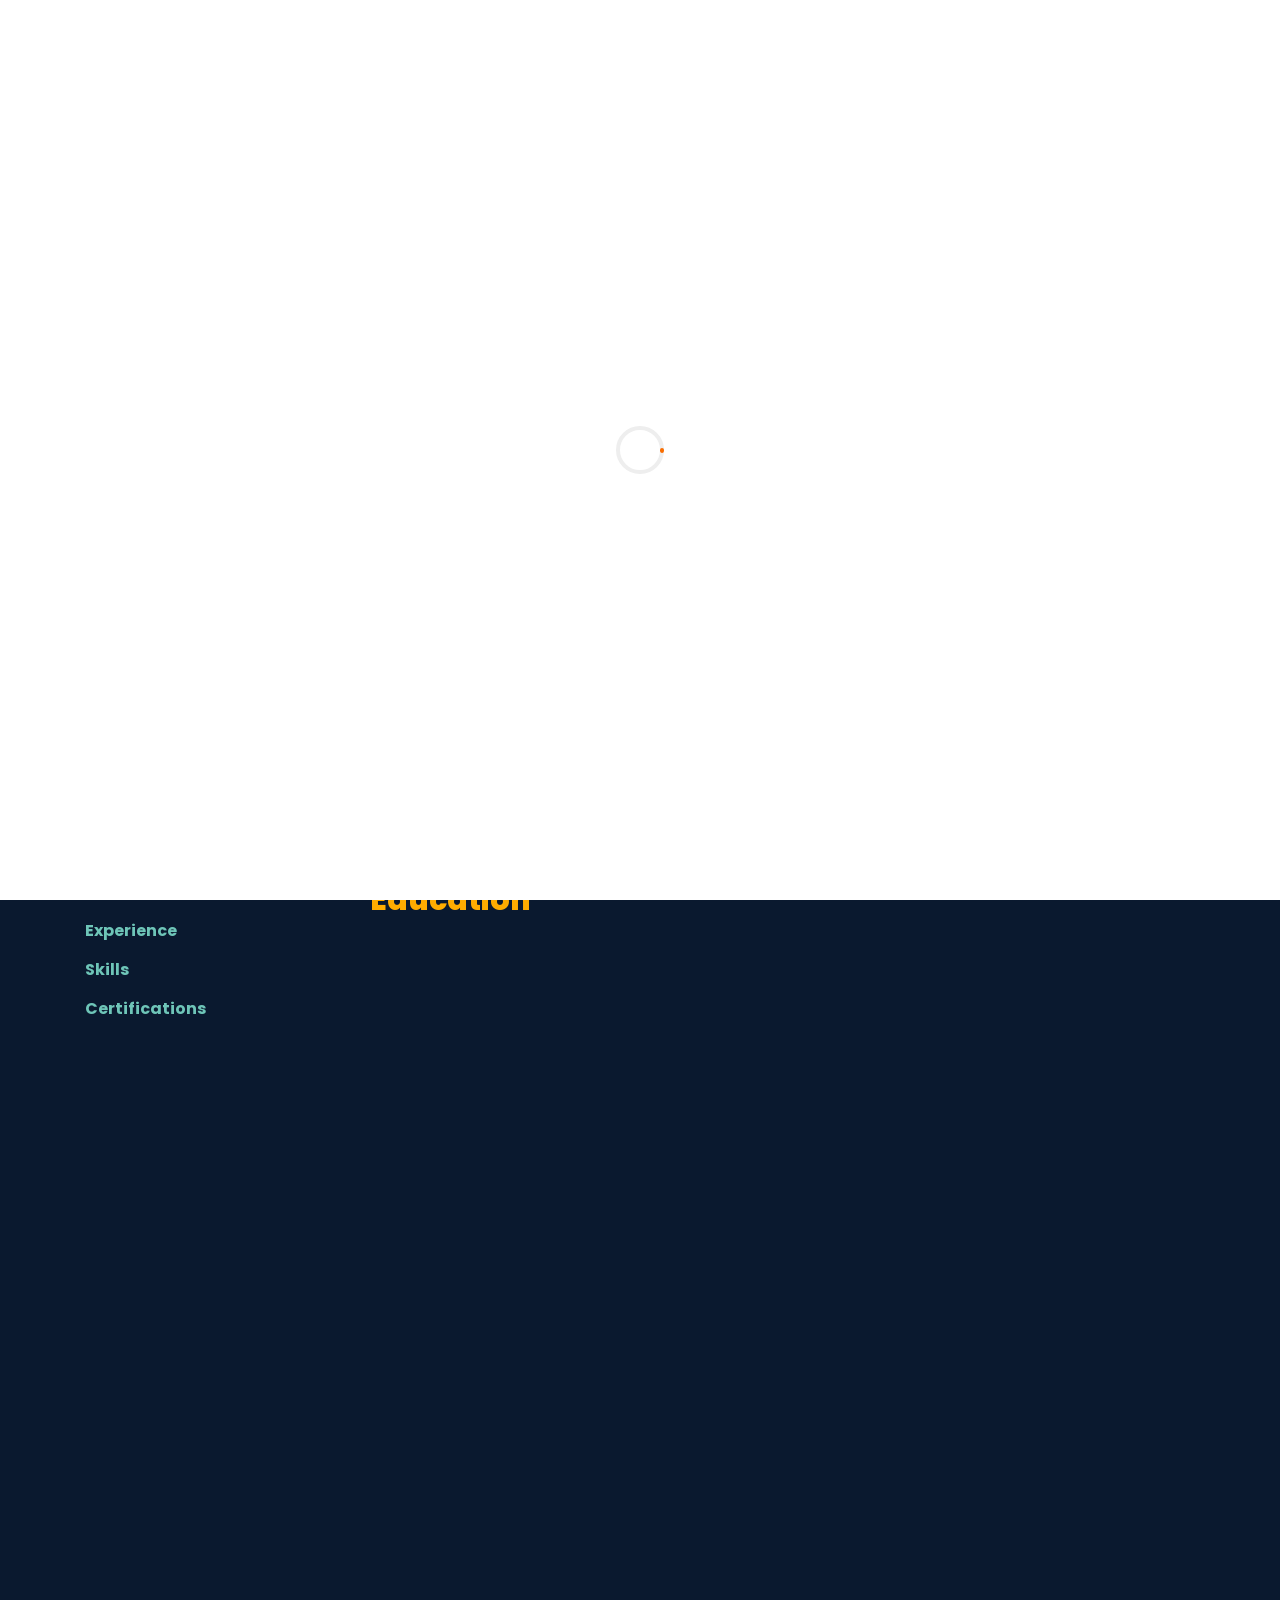
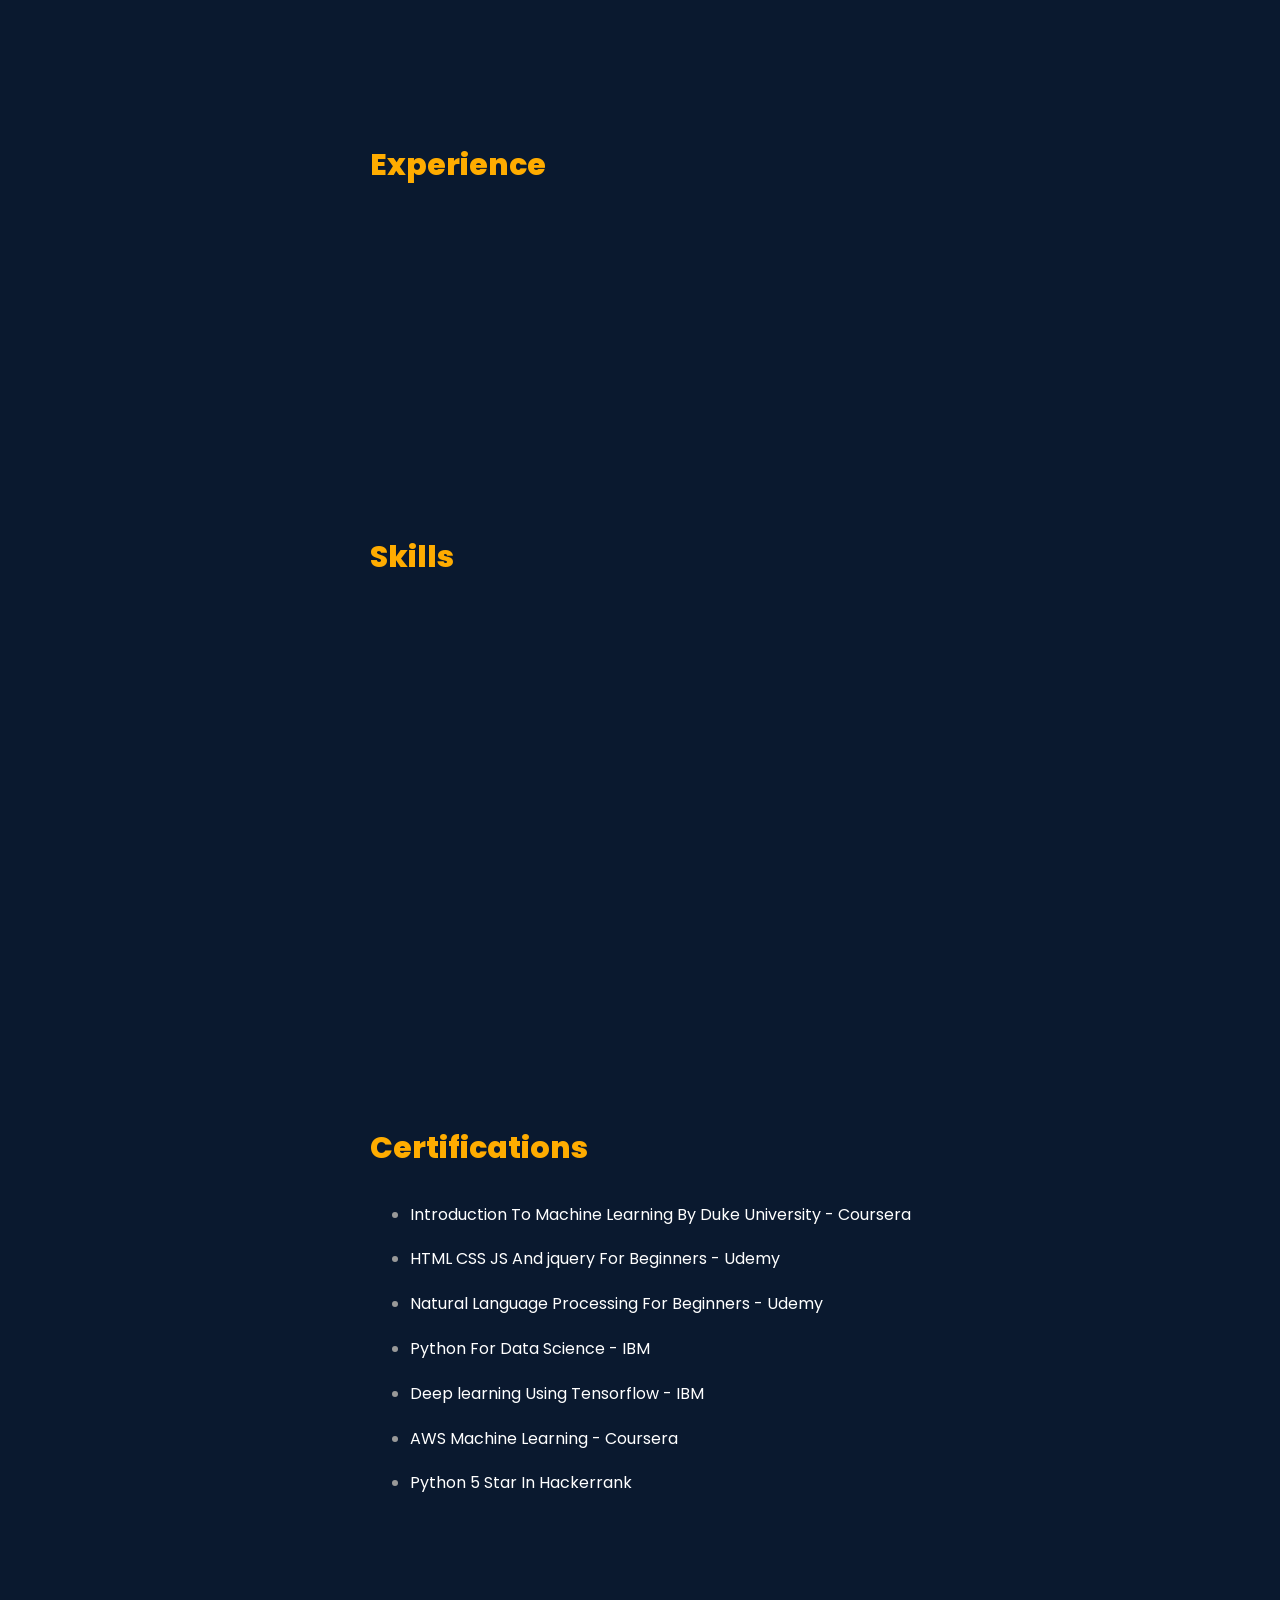
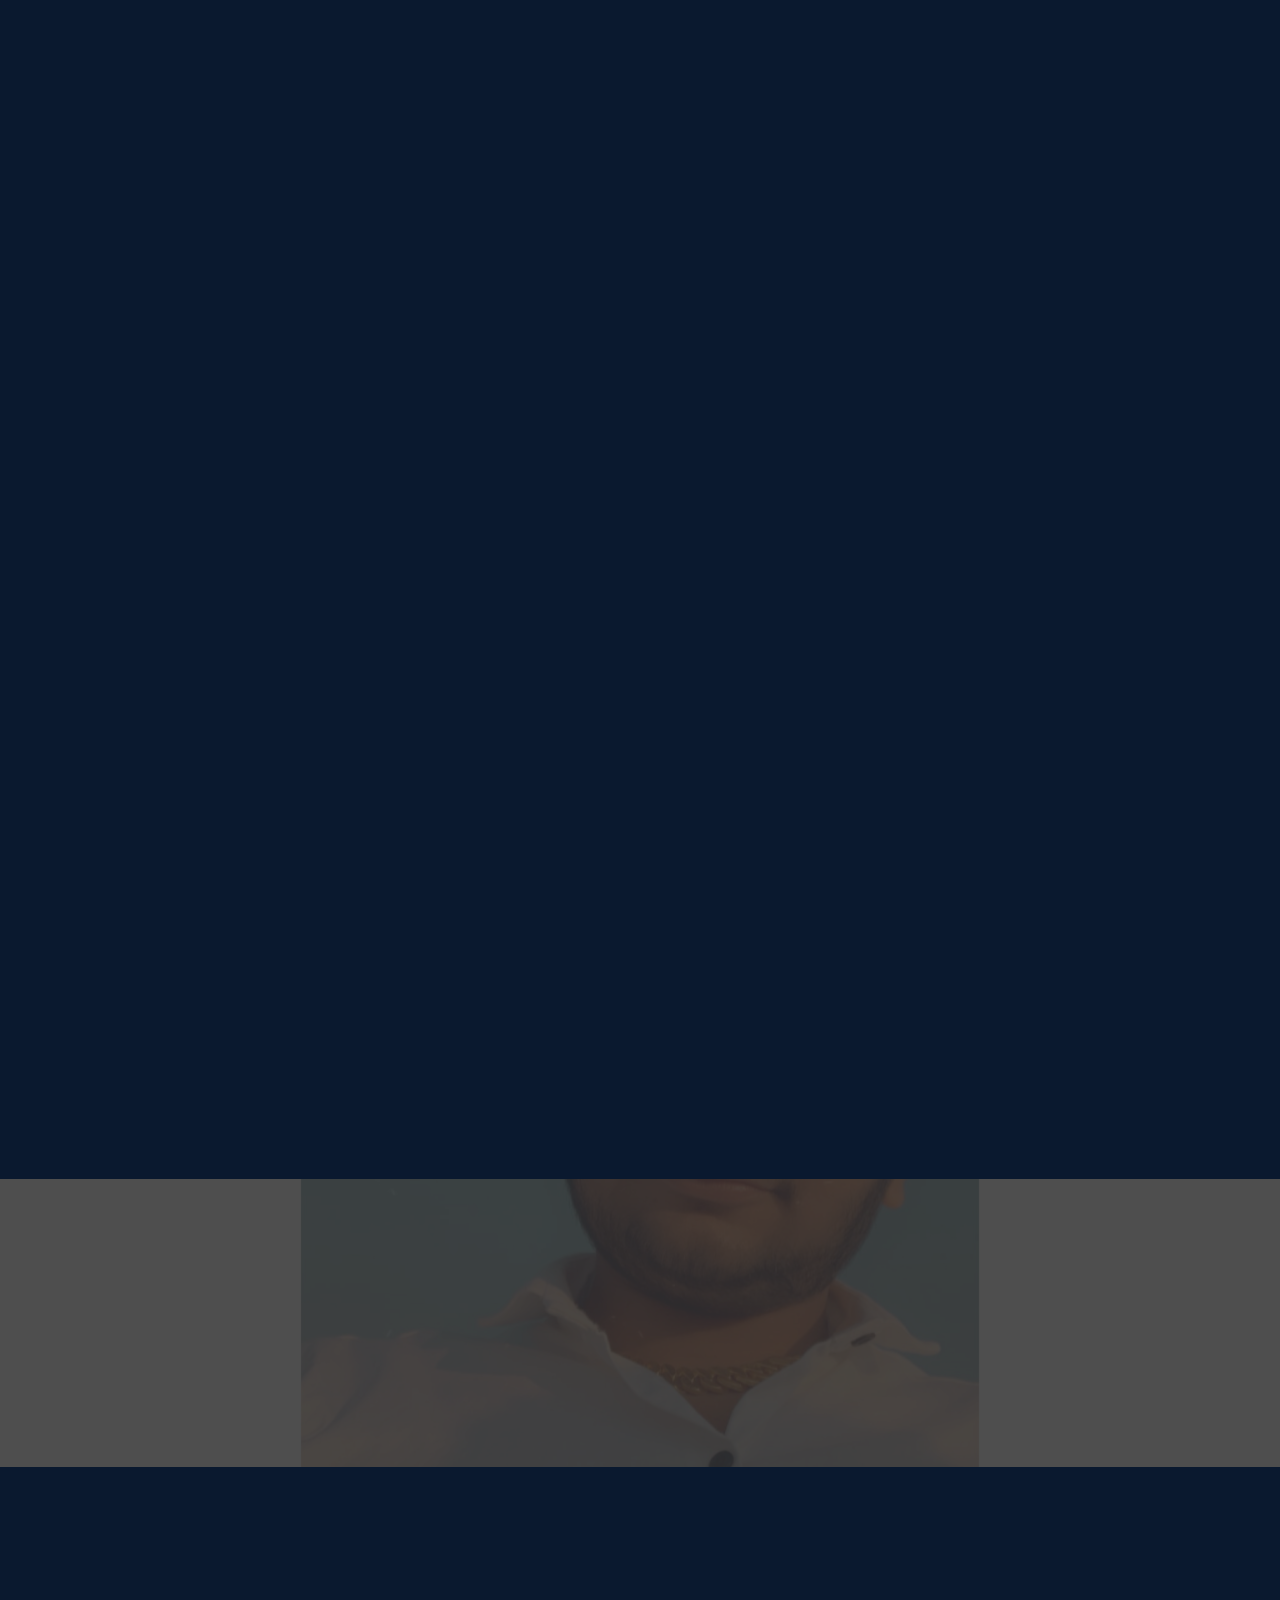
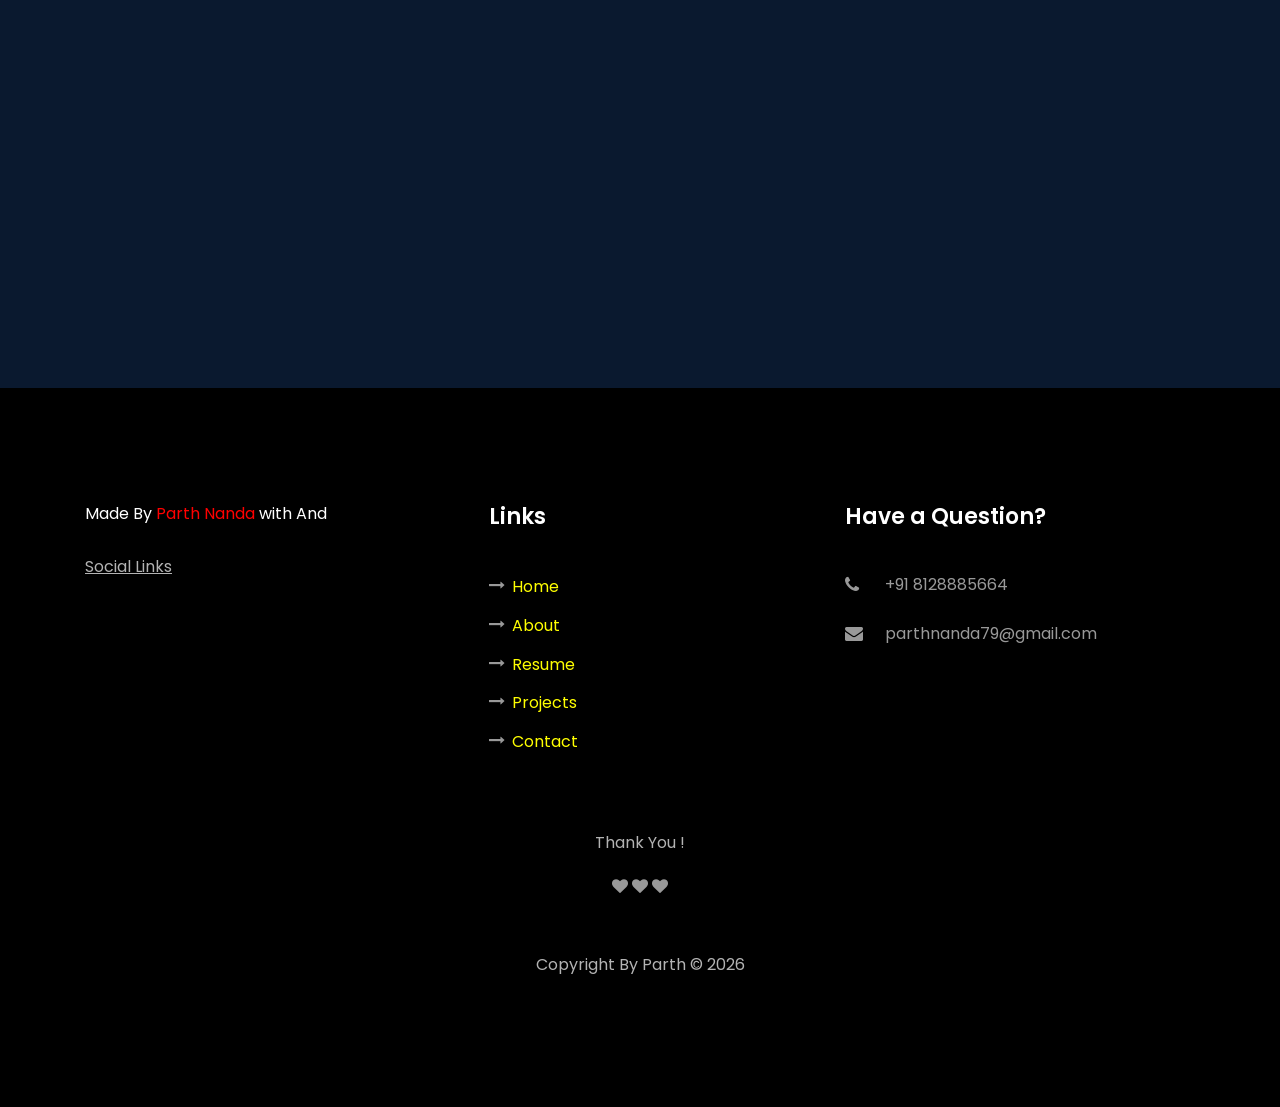
==== index.html @ 15579daf "Add files via upload" ====
<!DOCTYPE html>
<html lang="en">

<head>
	<title>Parth | Portfolio </title>
	<meta charset="utf-8">
	<meta name="viewport" content="width=device-width, initial-scale=1, shrink-to-fit=no">

	
	<meta property="og:title" content="Parth Nanda" />
	<meta property="og:description" content="Personal Site" />

	<link href="https://fonts.googleapis.com/css?family=Poppins:100,200,300,400,500,600,700,800,900" rel="stylesheet">
	<link rel="stylesheet" href="css/animate.css">
	<link rel="icon" href="images/IMG_3301.JPG">
	<script src="https://kit.fontawesome.com/a076d05399.js"></script>
	<link rel="stylesheet" href="css/owl.carousel.min.css">
	<link rel="stylesheet" href="css/owl.theme.default.min.css">
	<link rel="stylesheet" href="css/magnific-popup.css">
	<link rel="stylesheet" href="css/aos.css">
	<link rel="stylesheet" href="css/flaticon.css">
	<link rel="stylesheet" href="css/icomoon.css">
	<link rel="stylesheet" href="css/style.css">
</head>

<body data-spy="scroll" data-target=".site-navbar-target" data-offset="300">


	<nav class="navbar navbar-expand-lg navbar-dark bg-dark ftco_navbar ftco-navbar-light site-navbar-target"
		id="ftco-navbar">
		<div class="container">
			<a class="navbar-brand" href="index.html">Parth Nanda</a>
			<button class="navbar-toggler js-fh5co-nav-toggle fh5co-nav-toggle" type="button" data-toggle="collapse"
				data-target="#ftco-nav" aria-controls="ftco-nav" aria-expanded="false" aria-label="Toggle navigation">
				<span class="oi oi-menu"></span> Menu
			</button>

			<div class="collapse navbar-collapse" id="ftco-nav">
				<ul class="navbar-nav nav ml-auto">
					<li class="nav-item"><a href="#home-section" class="nav-link"><span>Home</span></a></li>
					<li class="nav-item"><a href="#about-section" class="nav-link"><span>About</span></a></li>
					<li class="nav-item"><a href="#resume-section" class="nav-link"><span>Resume</span></a></li>
					<li class="nav-item"><a href="#project-section" class="nav-link"><span>Projects</span></a></li>
					<li class="nav-item"><a href="#contact-section" class="nav-link"><span>Contact</span></a></li>
				</ul>
			</div>
		</div>
	</nav>


	<!-- particles -->
	<div id="particles-js"></div>

	<section class="hero-wrap js-fullheight">
		<!--       <div class="overlay"></div> -->
		<div class="container">
			<div class="row no-gutters slider-text js-fullheight justify-content-center align-items-center">
				<div class="col-lg-8 col-md-6 ftco-animate d-flex align-items-center">
					<div class="text text-center">
						<span class="subheading">Hey! I am</span>
						<h1>Parth Nanda</h1>
						<h2>I like
							<span class="txt-rotate" data-period="1000"
								data-rotate='[ "Coding.", "Pubg Mobile", "Problem Solving.", "Mobile Games.", "travelling."]'></span>
						</h2>
					</div>
				</div>
			</div>
			<div class="scrollDown">
				<span></span>
				<span></span>
				<span></span>
			</div>
		</div>
		</div>
		</button>
		
		<div class="glyphicon glyphicon-arrow-down"></div>
	</section>

	<section class="ftco-about img ftco-section ftco-no-pt ftco-no-pb" id="about-section">
		<div class="container">
			<div class="row d-flex no-gutters">
				<div class="col-md-6 col-lg-6 d-flex">
					<div class="img-about img d-flex align-items-stretch">
						<div class="overlay"></div>
						<div class="img d-flex align-self-stretch align-items-center"
							style="background-image:url(images/Parth99.JPG);">
						</div>
					</div>
				</div>
				
				<div class="col-md-6 col-lg-6 pl-md-5 py-5">
					<div class="row justify-content-start pb-3">
						<div class="col-md-12 heading-section ftco-animate">
							<h2 class="mb-4">About Me</h2>
							<p>I love to explore new technologies and leverage them to solve real-life problems. I mainly work with python,Machine learning and Deep learning.</p>
							<ul class="about-info mt-4 px-md-0 px-2">
								<li class="d-flex"><span>Name:</span><span>Parth Kishorbhai Nanda</span></li>
								<li class="d-flex"><span>Email:</span><span style="font-size: 16px">parthnanda79@gmail.com</span></li>
								<li class="d-flex"><span>Phone:</span><span>+91 8128885664</span></li>
								<li class="d-flex"><span>Country:</span> <span>India</span></li>
								<li class="d-flex"><span>state:-</span><span>Gujarat</span></li>
							</ul>
						</div>
					</div>
					<div class="counter-wrap ftco-animate d-flex mt-md-3">
						<div class="text">
							<p><a href="resume/Parth_nanda.pdf" target="_blank" class="btn btn-primary py-3 px-3">Resume</a></p>
						</div>
					</div>
				</div>
			</div>
		</div>
	</section>

	<section class="ftco-section ftco-no-pb goto-here" id="resume-section">
		<div class="container">
			<div class="row">
				<div class="col-md-3">
					<nav id="navi">
						<ul>
							<li><a href="#page-1">Education</a></li>
							<li><a href="#page-2">Experience</a></li>
							<li><a href="#page-3">Skills</a></li>
							<li><a href="#page-4">Certifications</a></li>
						</ul>
					</nav>
				</div>
				<div class="col-md-9">
					<div id="page-1" class="page one">
						<h2 class="heading">Education</h2>
						<div class="resume-wrap d-flex ftco-animate">
							<div class="icon d-flex align-items-center justify-content-center">
								<span class="flaticon-graduation-cap"></span>
							</div>
							<div class="text pl-3">
								<h2>HJD Institute Of Technical Education & Research</h2>
								<span class="position">Bachelor of Engineering</span>
								<p><strong>Computer Science Engineering</strong></p>
								<p>Kera-Gujarat</p>
								<span class="date">2018-2022 (July)</span>
							</div>
						</div>
						<div class="resume-wrap d-flex ftco-animate">
							<div class="icon d-flex align-items-center justify-content-center">
								<span class="flaticon-book"></span>
							</div>
							<div class="text pl-3">
								<h2>Sheth K.R.K.V  School</h2>
								<span class="position">Higher Secondary</span>
								<p><strong>12th</strong></p>
								<p>Mandvi-Gujarat</p>
								<span class="date">2017-2018</span>
							</div>
						</div>
						<div class="resume-wrap d-flex ftco-animate">
							<div class="icon d-flex align-items-center justify-content-center">
								<span class="flaticon-book"></span>
							</div>
							<div class="text pl-3">
								<h2>Sheth R.K High School</h2>
								<span class="position">Secondary</span>
								<p><strong>10th</strong></p>
								<p>Mandvi-Gujarat</p>
								<span class="date">2015-2016</span>
							</div>
						</div>
					</div>

					<div id="page-2" class="page two">
						<h2 class="heading">Experience</h2>
						
						<div class="resume-wrap d-flex ftco-animate">
							<div class="icon d-flex align-items-center justify-content-center">
								<span class="flaticon-suitcase"></span>
							</div>
							<div class="text pl-3">
								<h2>The Spark Foundation</h2>
								<span class="position">Data Science And Business Analytics (Intern)</span>
								<p class="date">July 2021 - August 2021</p>
								<ul>
									<li>Design Machine Learning Models With Different Algorithms.</li>
									<li>Analysis Of Datesets For Business Problem.</li>
								</ul>
							</div>
						</div>
					</div>
					<div id="page-3" class="page three">
						<h2 class="heading">Skills</h2>
						<!-- Skill Section -->
						<div class="row mb-4 ftco-animate">
							<div class="col grow"><img class="img-fluid" src="images/skills/javascript.png"	title="JavaScript"></div>
							<div class="col grow"><img class="img-fluid" src="https://upload.wikimedia.org/wikipedia/commons/thumb/c/c3/Python-logo-notext.svg/2048px-Python-logo-notext.svg.png" title="python"></div>
							<div class="col grow"><img class="img-fluid" src="[data-uri]" title="jquery"></div>
							<div class="col grow"><img class="img-fluid" src="images/skills/html.png" title="HTML"></div>
							<div class="col grow"><img class="img-fluid" src="images/skills/css.png" title="CSS"></div>
							<div class="col grow"><img class="img-fluid" src="images/skills/bootstrap.png" title="Bootstrap"></div>
						</div>
						<div class="row mb-4 ftco-animate">
							<div class="col grow"><img class="img-fluid" src="[data-uri]" title="visual studio code"></div>
							<div class="col grow"><img class="img-fluid" src="[data-uri]" title="jupyter notebook"></div>
							<div class="col grow"><img class="img-fluid" src="https://banner2.cleanpng.com/20180809/hvf/kisspng-flask-by-example-web-framework-python-bottle-sebastian-estenssoro-5b6c0aa33b3b57.9170119715338072672426.jpg" title="flask"></div>
							<div class="col grow"><img class="img-fluid" src="https://www.drupal.org/files/issues/2019-12-27/heroku_logo.png" title="heroku"></div>
							<div class="col grow"><img class="img-fluid" src="[data-uri]" title="Django"></div>
							<div class="col grow"><img class="img-fluid" src="[data-uri]" title="Github"></div>
						</div>
						<div class="row mb-4 ftco-animate">
							<div class="col grow"><img class="img-fluid" src="[data-uri]" title="Numpy"></div>
							<div class="col grow"><img class="img-fluid" src="https://e7.pngegg.com/pngimages/665/534/png-clipart-scipy-numpy-python-scikit-learn-pip-others-miscellaneous-blue.png" title="Scipy"></div>
							<div class="col grow"><img class="img-fluid" src="https://e7.pngegg.com/pngimages/665/534/png-clipart-scipy-numpy-python-scikit-learn-pip-others-miscellaneous-blue.png" title="Pandas"></div>
							<div class="col grow"><img class="img-fluid" src="[data-uri]" title="open-cv"></div>
							<div class="col grow"><img class="img-fluid" src="[data-uri]" title="scikit-learn"></div>
							<div class="col grow"><img class="img-fluid" src="images/skills/java.png" title="Java"></div>
						</div>


					</div>
					<div id="page-4" class="page four">
						<h2 class="heading">Certifications</h2>
						<ul>
						<li><p> Introduction To Machine Learning By Duke University - Coursera</p></li>	
						<li><p> HTML CSS JS And jquery For Beginners - Udemy</p></li>
						<li><p> Natural Language Processing For Beginners - Udemy</p></li>
						<li><p> Python For Data Science - IBM</p></li>
						<li><p> Deep learning Using Tensorflow - IBM </p></li>
						<li><P> AWS Machine Learning - Coursera</P></li>
						<li><p> Python 5 Star In Hackerrank</p></li>
						</ul>
					</div>
				</div>
			</div>
		</div>
	</section>

	<section class="ftco-section" id="project-section">
		<div class="container-fluid px-md-5">
			<div class="row justify-content-center py-5 mt-5">
				<div class="col-md-12 heading-section text-center ftco-animate">
					<h2 class="mb-4">Projects</h2>
				</div>
			</div>
			<div class="row">
				<div class="col-md-4 text-center d-flex ftco-animate">
					<a href="https://parthnanda7.github.io/portfolio/" target="_blank" class="services-1 shadow">
						<span class="icon">
							<i class="icon-user"></i>
						</span>
						<div class="desc">
							<h3 class="mb-4">Portfolio Website</h3>
							<p><strong>HTML • CSS • JS • Jquery</strong></p>
							<p>My First Coding Experience In Web development.</p>
						</div>
					</a>
				</div>
				<div class="col-md-4 text-center d-flex mx-auto ftco-animate">
					<a href="https://parth-movie-recommendation.herokuapp.com/" target="_blank" class="services-1 shadow">
						<span class="icon">
							<i class="icon-file-movie-o"></i>
						</span>
						<div class="desc">
							<h3 class="mb-4">Parth Movie Recommendation</h3>
							<p><strong>python • Machine Learning • Flask</strong></p>
							<p>This Application Provides All The Details Of The Requested Movie Such As Overview, Genre, Release Date, Rating, Top Cast, Reviews, Recommend Movies etc...</p>
						</div>
					</a>
				</div>
				<div class="col-md-4 text-center d-flex mx-auto ftco-animate">
					<a href="https://github.com/parthnanda7/instagram_gesture-likeAndDislike_chromeExtension " target="_blank" class="services-1 shadow">
						<span class="icon">
							<i class="icon-gesture"></i>
						</span>
						<div class="desc">
							<h3 class="mb-4">Instagram Gestures For Like And Dislike </h3>
							<p><strong>JavaScript</strong></p>
							<p>A Chrome Extension For Like And Dislike Posts Of Instagram Using Gestures.</p>
						</div>
					</a>
				</div>
			</div>
			<div class="row">
				<div class="col-md-4 text-center d-flex mx-auto ftco-animate">
					<a href="https://spam-detection-by-parth.herokuapp.com/" target="_blank"
						class="services-1 shadow">
						<span class="icon">
							<i class="icon-mail_outline"></i>
						</span>
						<div class="desc">
							<h3 class="mb-4">Spam Prediction</h3>
							<p><strong>Python • NLP • Flask</strong></p>
							<p>Prediction For Mail Is Spam Or Not Spam.</p>
						</div>
					</a>
				</div>
				<div class="col-md-4 text-center d-flex ftco-animate">
					<a href="https://parthnanda7.github.io/weatherApp/" target="_blank"
						class="services-1 shadow">
						<span class="icon">
							<i class="icon-cloud"></i>
						</span>
						<div class="desc">
							<h3 class="mb-4">Weather Web App</h3>
							<p><strong>HTML • CSS • JS • WebApi's</strong></p>
							<p>This Web App Provides All The Deatils About Requested Locations Such As Temperature , Cloudy OR not , Humidity, Wind speed.</p>
						</div>
					</a>
				</div>
				<div class="col-md-4 text-center d-flex ftco-animate">
					<a href="https://prediction-byparth.herokuapp.com/" target="_blank"
						class="services-1 shadow">
						<span class="icon">
							<i class="icon-futbol-o"></i>
						</span>
						<div class="desc">
							<h3 class="mb-4">Ipl Score Prediction</h3>
							<p><strong>python • Machine Learning • Flask</strong></p>
							<p>Predict The IPl Score Using Features Like Overs, Runs And Wickets. 
							</p>
						</div>
					</a>
				</div>
			</div>
		</div>
		</div>
	</section>



	<section class="ftco-section ftco-hireme img" style="background-image: url(images/IMG_3301.JPG)">
		<div class="overlay"></div>
		<div class="container">
			<div class="row justify-content-center">
				<div class="col-md-7 ftco-animate text-center">
					<h2>I'm <span>Available</span> for Hire</h2>
					<p class="mt-3 mb-0">
						<a id="fiverr" href="https://www.linkedin.com/in/parth-nanda-890545200/" target="_blank"
							class="btn btn-primary py-3 px-5">LinkedIn</a>
					</p>
				</div>
			</div>
		</div>
	</section>

	<section class="ftco-section contact-section ftco-no-pb" id="contact-section">
		<div class="container">
			<div class="row justify-content-center mb-4 pb-3">
				<div class="col-md-7 heading-section text-center ftco-animate">
					<h2 class="mb-4">Contact</h2>
				</div>
			</div>

			<div class="row d-flex justify-content-center contact-info mb-5">
				<div class="col-md-6 col-lg-3 d-flex ftco-animate">
					<div class="align-self-stretch box text-center p-4 shadow">
						<div class="icon d-flex align-items-center justify-content-center">
							<span class="icon-phone2"></span>
						</div>
						<div>
							<h3 class="mb-4">Contact Number</h3>
							<p><a>+91 8128885664</a></p>
						</div>
					</div>
				</div>
				<div class="col-md-6 col-lg-4 d-flex ftco-animate">
					<div class="align-self-stretch box text-center p-4 shadow">
						<div class="icon d-flex align-items-center justify-content-center">
							<span class="icon-paper-plane"></span>
						</div>
						<div>
							<h3 class="mb-4">Email Address</h3>
							<p><a href="mailto:parthnanda79@gmail.com">parthnanda79@gmail.com</a></p>
						</div>
					</div>
				</div>
				<div class="col-md-6 col-lg-3 d-flex ftco-animate">
					<div class="align-self-stretch box text-center p-4 shadow">
						<div class="icon d-flex align-items-center justify-content-center">
							<span class="icon-globe"></span>
						</div>
						<div>
							<h3 class="mb-4">Another Website</h3>
							<p><a href="https://parthnanda7.github.io/portfolio/">Parth Nanda</a></p>
						</div>
					</div>
				</div>
			</div>

			<div class="row no-gutters block-9">
				<div class="col-md-6 order-md-last d-flex">
				
				</div>

				<div class="col-md-6 d-flex">
					<div class="img" style="background-image: url(images/Parth99.JPG);"></div>
				</div>
			</div>
		</div>
	</section>


	<footer class="ftco-footer ftco-section">
		<div class="container">
			<div class="row mb-5">
				<div class="col-md">
					<div class="ftco-footer-widget mb-4">
					
						<a style="color: white;">Made By</a> 
						<a class="sp" style="color: red;" href="https://instagram.com/parth____99?"><span> Parth Nanda </span></a
						  >
						  <a style="color: white;">with</a> </i> <i class="fas fa-heart" style="color: red;"></i> <a style="color: white;">And</a>  <i class="fas fa-mug-hot" style="color: antiquewhite;"></i> 
						
						<p class="mt-4"><u>Social Links</u></p>
						<ul class="ftco-footer-social list-unstyled float-md-left float-lft">
							<li class="ftco-animate"><a href="https://github.com/parthnanda7" target="_blank"><span
										class="icon-github"></span></a></li>
							<li class="ftco-animate"><a href="http://linkedin.com/in/parth-nanda-890545200"
									target="_blank"><span class="icon-linkedin-square"></span></a></li>
							<li class="ftco-animate"><a href="https://twitter.com/parthnanda3?s=11"
									target="_blank"><span class="icon-twitter"></span></a></li>
							<li class="ftco-animate"><a href="https://instagram.com/parth____99?" target="_blank"><span
										class="icon-instagram"></span></a></li>
							<li class="ftco-animate"><a href="https://youtube.com/channel/UCsfYekEZiZkoTZze0grRCPg" target="_blank"><span
										class="icon-youtube"></span></a></li>
						</ul>
					</div>
				</div>
				<div class="col-md">
					<div class="ftco-footer-widget mb-4 ml-md-4">
						<h2 class="ftco-heading-2">Links</h2>
						<ul class="list-unstyled">
							<li><a href="#home-section"><span class="icon-long-arrow-right mr-2"></span>Home</a></li>
							<li><a href="#about-section"><span class="icon-long-arrow-right mr-2"></span>About</a></li>
							<li><a href="#resume-section"><span class="icon-long-arrow-right mr-2"></span>Resume</a>
							</li>
							<li><a href="#project-section"><span class="icon-long-arrow-right mr-2"></span>Projects</a>
							</li>
							<li><a href="#contact-section"><span class="icon-long-arrow-right mr-2"></span>Contact</a>
							</li>
						</ul>
					</div>
				</div>

				<div class="col-md">
					<div class="ftco-footer-widget mb-4">
						<h2 class="ftco-heading-2">Have a Question?</h2>
						<div class="block-23 mb-3">
							<ul>
								<li><a><span class="icon icon-phone"></span><span class="text">+91 8128885664
											</span></a></li>
								<li><a href="mailto:parthnanda79@gmail.com"><span
											class="icon icon-envelope"></span><span
											class="text">parthnanda79@gmail.com</span></a></li>
							</ul>
						</div>
					</div>
				</div>
			</div>
			<div class="row">
				<div class="col-md-12 text-center">
					<p>Thank You !</p>
					<i class="icon-heart color-danger" aria-hidden="true"></i>
					<i class="icon-heart color-danger" aria-hidden="true"></i>
					<i class="icon-heart color-danger" aria-hidden="true"></i>
					<p class="mt-5">Copyright By Parth &copy;
						<script>document.write(new Date().getFullYear());</script>
					</p>
				</div>
			</div>
		</div>
	</footer>



	<!-- loader -->
	<div id="ftco-loader" class="show fullscreen"><svg class="circular" width="48px" height="48px">
			<circle class="path-bg" cx="24" cy="24" r="22" fill="none" stroke-width="4" stroke="#eeeeee" />
			<circle class="path" cx="24" cy="24" r="22" fill="none" stroke-width="4" stroke-miterlimit="10"
				stroke="#F96D00" />
		</svg></div>


	<script src="js/jquery.min.js"></script>
	<script src="js/jquery-migrate-3.0.1.min.js"></script>
	<script src="js/bootstrap.min.js"></script>
	<script src="js/jquery.waypoints.min.js"></script>
	<script src="js/jquery.stellar.min.js"></script>
	<script src="js/owl.carousel.min.js"></script>
	<script src="js/jquery.magnific-popup.min.js"></script>
	<script src="js/aos.js"></script>
	<script src="js/jquery.animateNumber.min.js"></script>
	<script src="js/scrollax.min.js"></script>
	<script src="js/particles.min.js"></script>
	<script src="js/app.js"></script>
	<script src="js/main.js"></script>

</body>

</html>
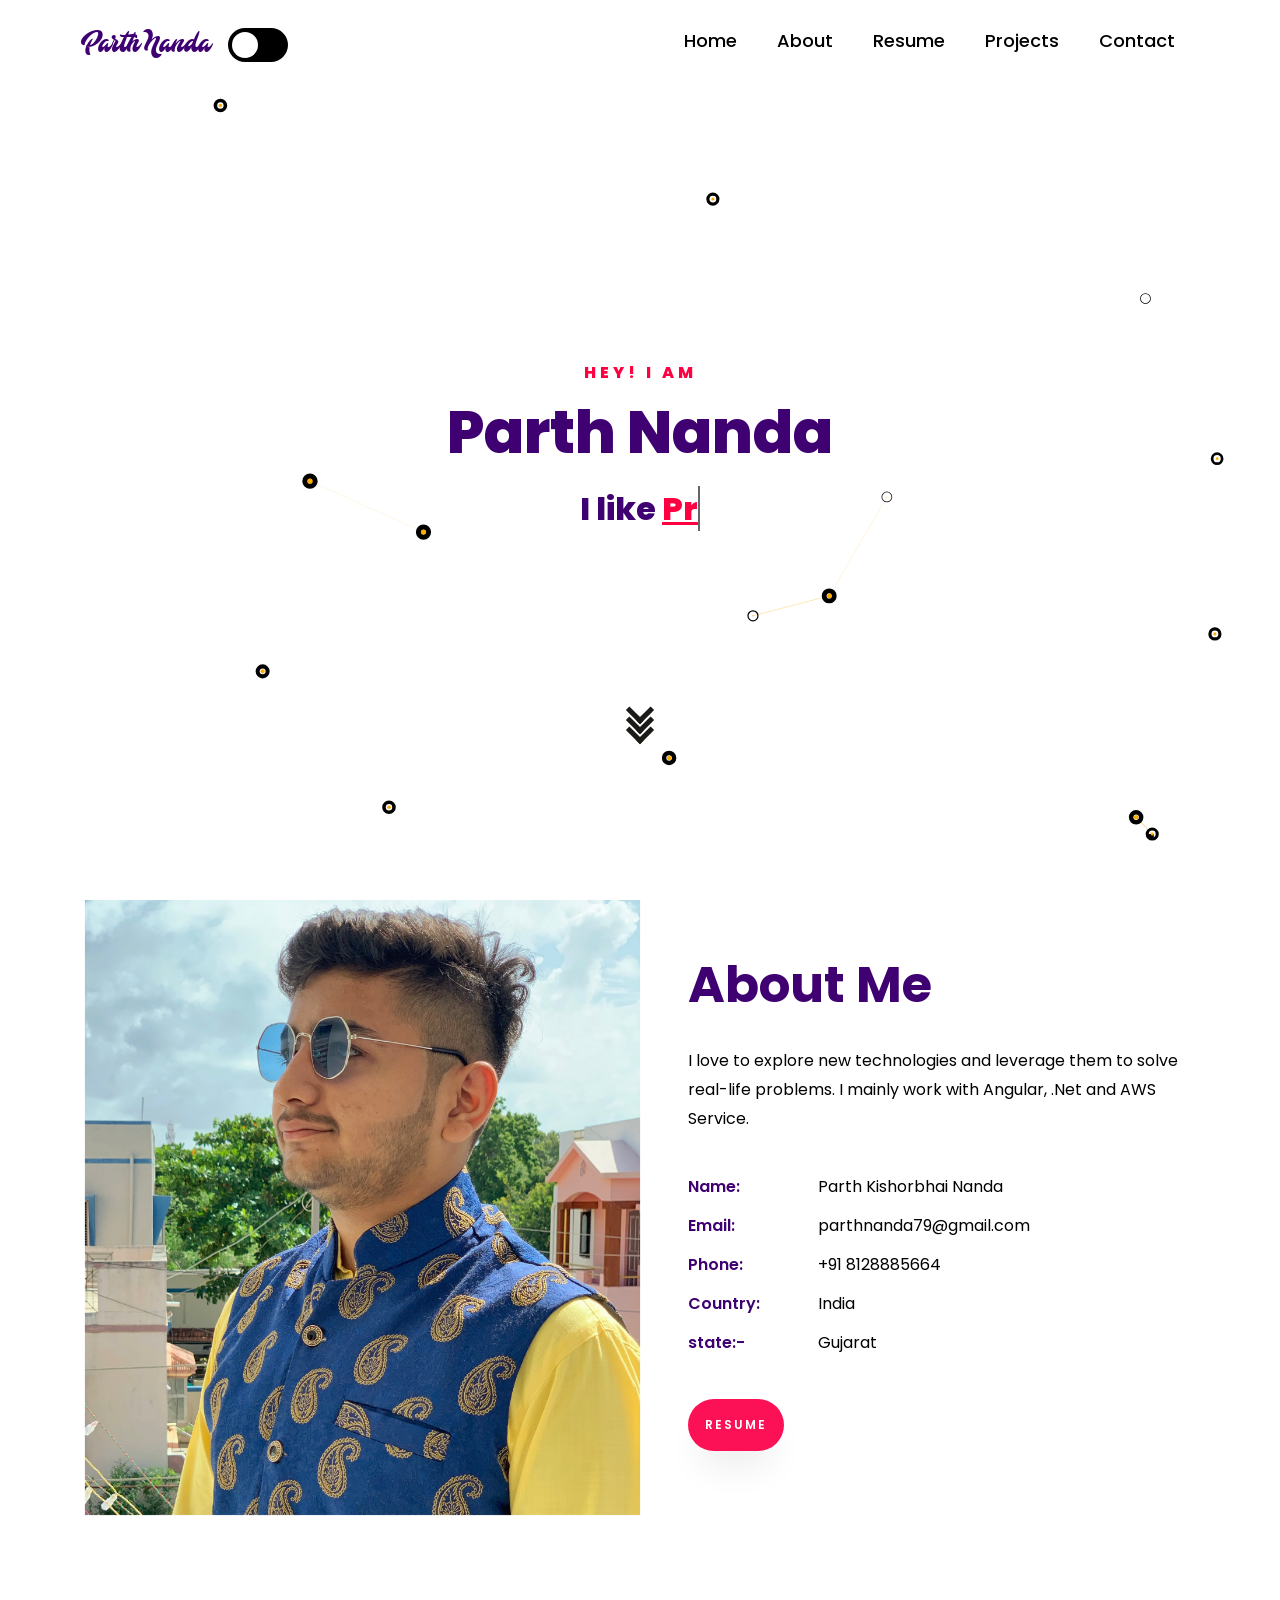
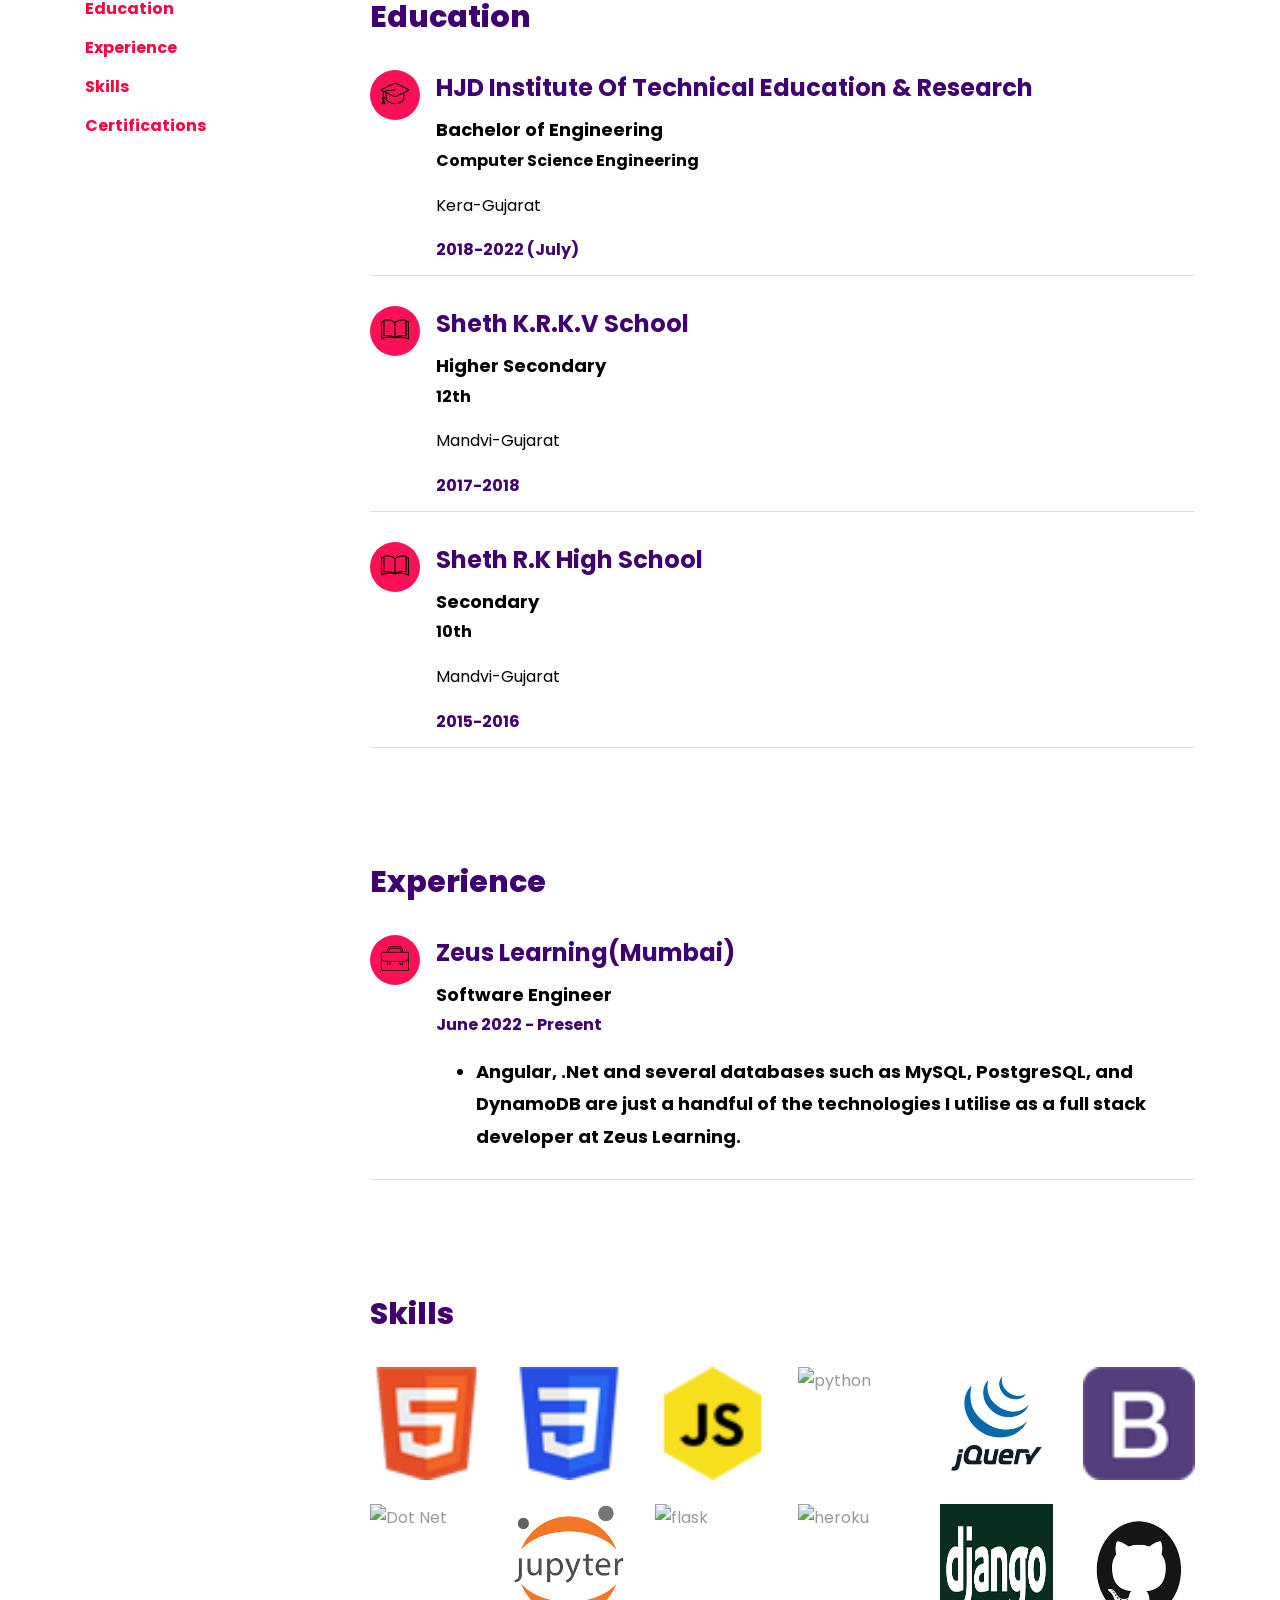
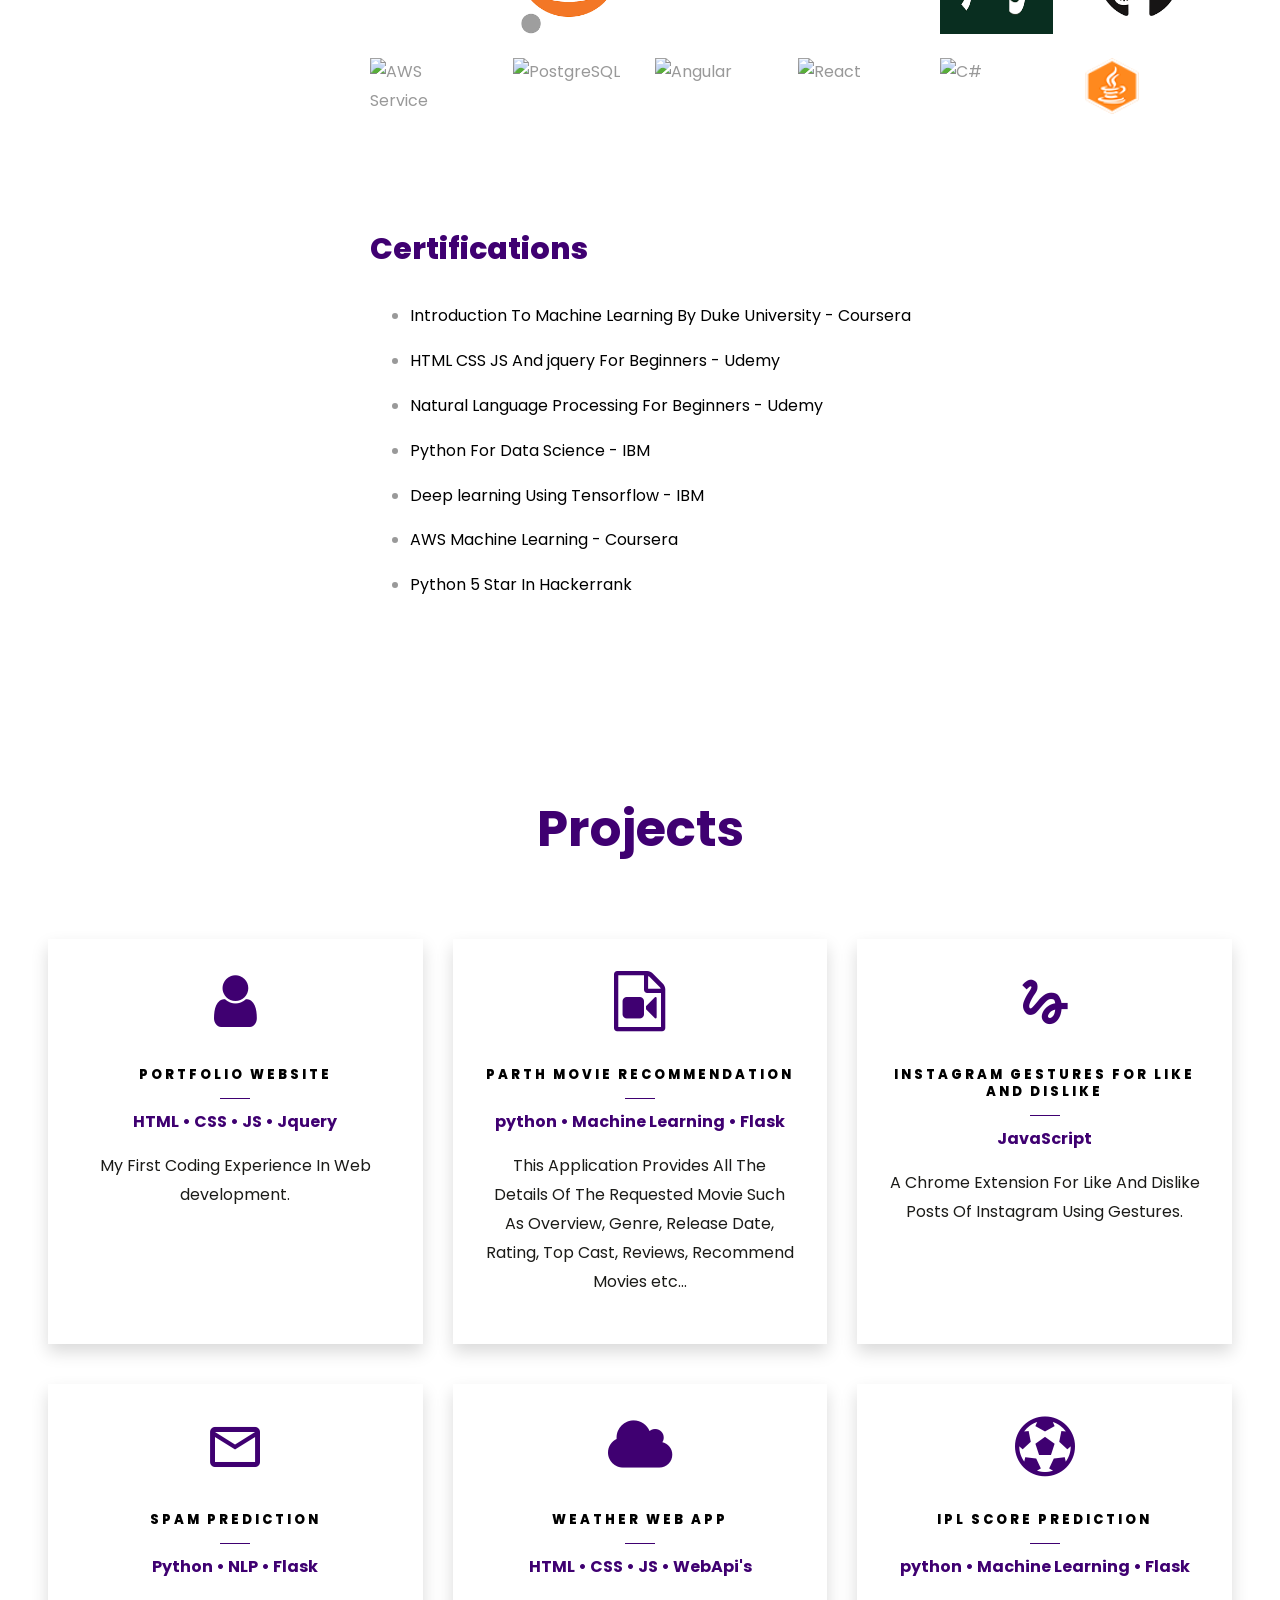
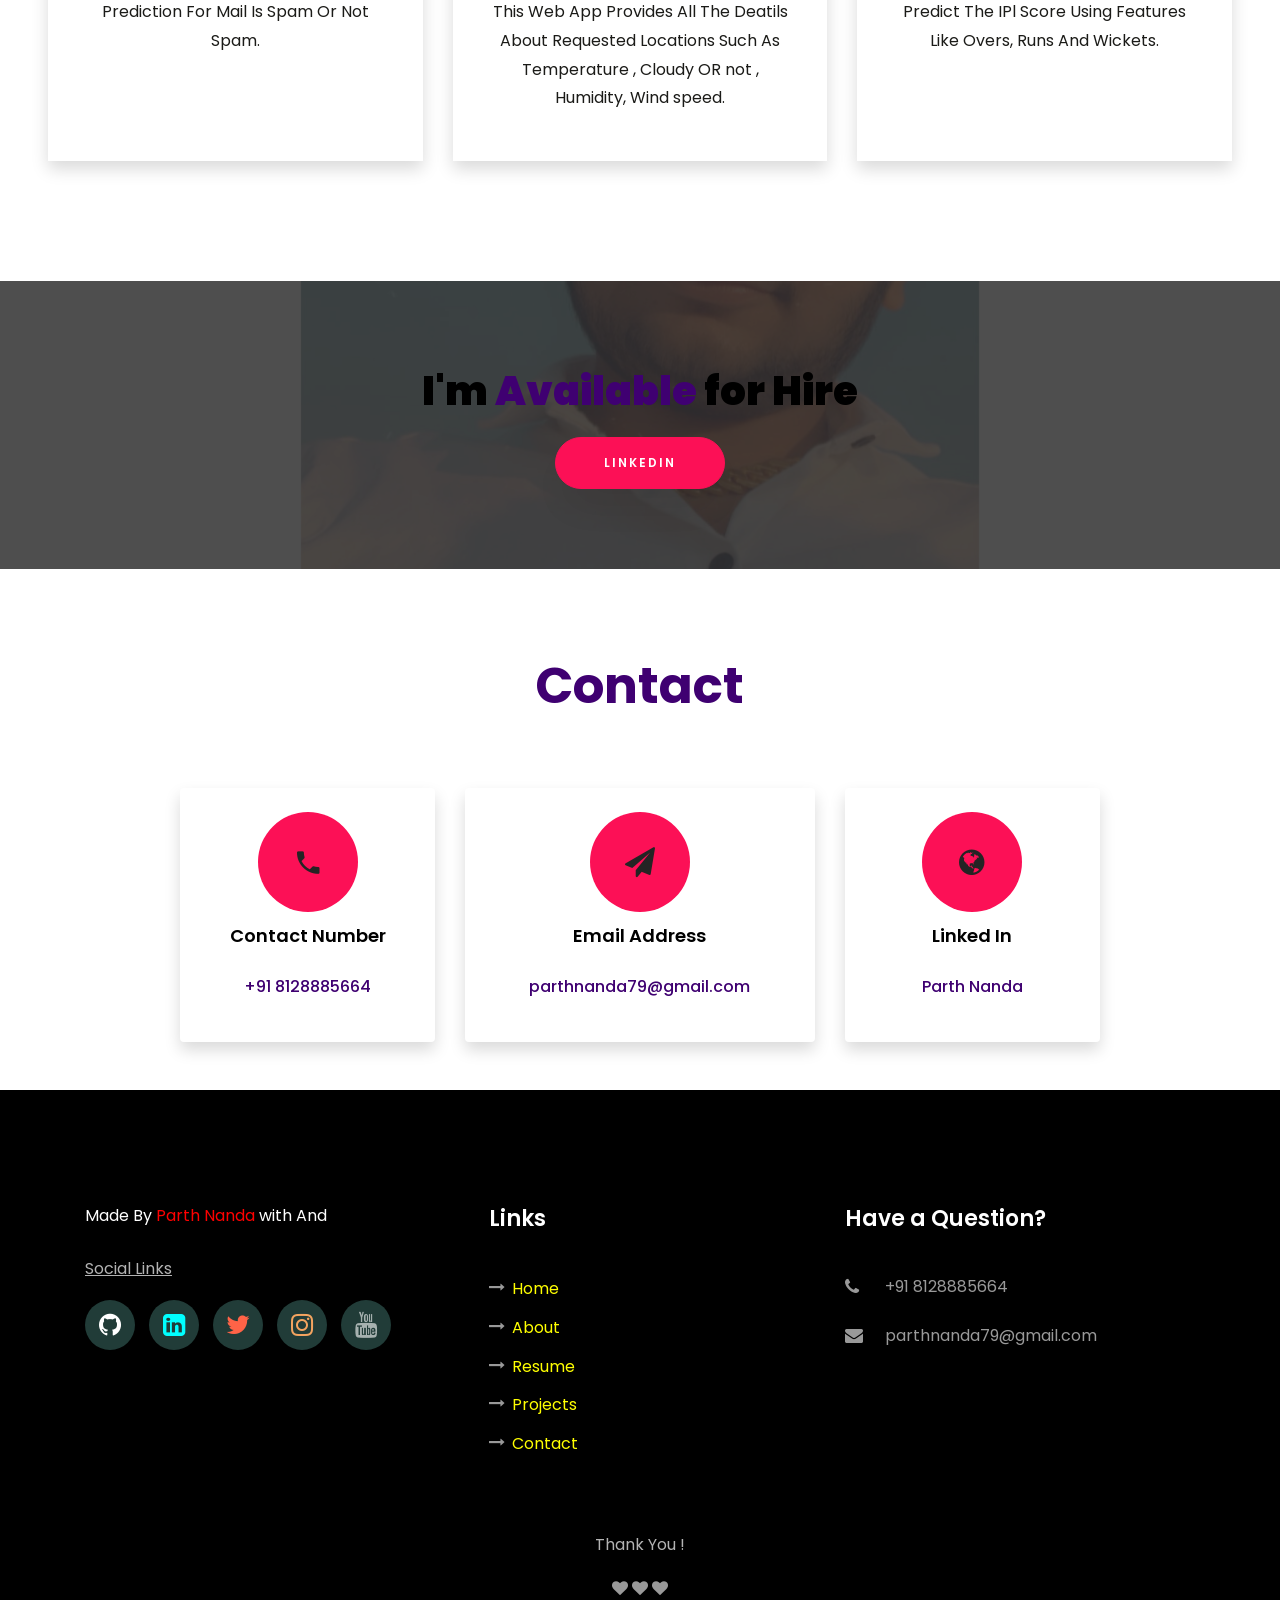
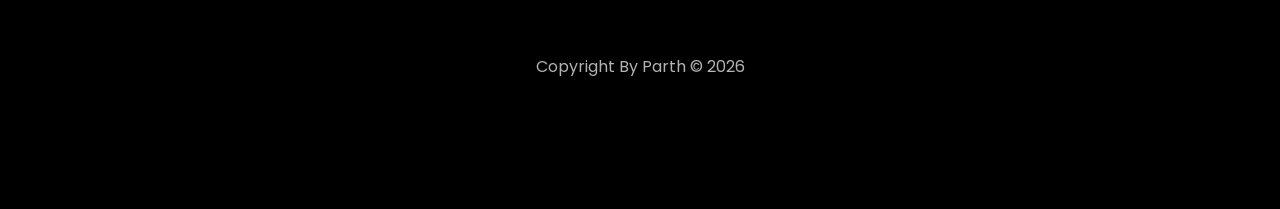
==== commit 53acfe6c: "Add files via upload" ====
--- a/index.html
+++ b/index.html
@@ -1,498 +1,560 @@
-<!DOCTYPE html>
-<html lang="en">
-
-<head>
-	<title>Parth | Portfolio </title>
-	<meta charset="utf-8">
-	<meta name="viewport" content="width=device-width, initial-scale=1, shrink-to-fit=no">
-
-	
-	<meta property="og:title" content="Parth Nanda" />
-	<meta property="og:description" content="Personal Site" />
-
-	<link href="https://fonts.googleapis.com/css?family=Poppins:100,200,300,400,500,600,700,800,900" rel="stylesheet">
-	<link rel="stylesheet" href="css/animate.css">
-	<link rel="icon" href="images/IMG_3301.JPG">
-	<script src="https://kit.fontawesome.com/a076d05399.js"></script>
-	<link rel="stylesheet" href="css/owl.carousel.min.css">
-	<link rel="stylesheet" href="css/owl.theme.default.min.css">
-	<link rel="stylesheet" href="css/magnific-popup.css">
-	<link rel="stylesheet" href="css/aos.css">
-	<link rel="stylesheet" href="css/flaticon.css">
-	<link rel="stylesheet" href="css/icomoon.css">
-	<link rel="stylesheet" href="css/style.css">
-</head>
-
-<body data-spy="scroll" data-target=".site-navbar-target" data-offset="300">
-
-
-	<nav class="navbar navbar-expand-lg navbar-dark bg-dark ftco_navbar ftco-navbar-light site-navbar-target"
-		id="ftco-navbar">
-		<div class="container">
-			<a class="navbar-brand" href="index.html">Parth Nanda</a>
-			<button class="navbar-toggler js-fh5co-nav-toggle fh5co-nav-toggle" type="button" data-toggle="collapse"
-				data-target="#ftco-nav" aria-controls="ftco-nav" aria-expanded="false" aria-label="Toggle navigation">
-				<span class="oi oi-menu"></span> Menu
-			</button>
-
-			<div class="collapse navbar-collapse" id="ftco-nav">
-				<ul class="navbar-nav nav ml-auto">
-					<li class="nav-item"><a href="#home-section" class="nav-link"><span>Home</span></a></li>
-					<li class="nav-item"><a href="#about-section" class="nav-link"><span>About</span></a></li>
-					<li class="nav-item"><a href="#resume-section" class="nav-link"><span>Resume</span></a></li>
-					<li class="nav-item"><a href="#project-section" class="nav-link"><span>Projects</span></a></li>
-					<li class="nav-item"><a href="#contact-section" class="nav-link"><span>Contact</span></a></li>
-				</ul>
-			</div>
-		</div>
-	</nav>
-
-
-	<!-- particles -->
-	<div id="particles-js"></div>
-
-	<section class="hero-wrap js-fullheight">
-		<!--       <div class="overlay"></div> -->
-		<div class="container">
-			<div class="row no-gutters slider-text js-fullheight justify-content-center align-items-center">
-				<div class="col-lg-8 col-md-6 ftco-animate d-flex align-items-center">
-					<div class="text text-center">
-						<span class="subheading">Hey! I am</span>
-						<h1>Parth Nanda</h1>
-						<h2>I like
-							<span class="txt-rotate" data-period="1000"
-								data-rotate='[ "Coding.", "Pubg Mobile", "Problem Solving.", "Mobile Games.", "travelling."]'></span>
-						</h2>
-					</div>
-				</div>
-			</div>
-			<div class="scrollDown">
-				<span></span>
-				<span></span>
-				<span></span>
-			</div>
-		</div>
-		</div>
-		</button>
-		
-		<div class="glyphicon glyphicon-arrow-down"></div>
-	</section>
-
-	<section class="ftco-about img ftco-section ftco-no-pt ftco-no-pb" id="about-section">
-		<div class="container">
-			<div class="row d-flex no-gutters">
-				<div class="col-md-6 col-lg-6 d-flex">
-					<div class="img-about img d-flex align-items-stretch">
-						<div class="overlay"></div>
-						<div class="img d-flex align-self-stretch align-items-center"
-							style="background-image:url(images/Parth99.JPG);">
-						</div>
-					</div>
-				</div>
-				
-				<div class="col-md-6 col-lg-6 pl-md-5 py-5">
-					<div class="row justify-content-start pb-3">
-						<div class="col-md-12 heading-section ftco-animate">
-							<h2 class="mb-4">About Me</h2>
-							<p>I love to explore new technologies and leverage them to solve real-life problems. I mainly work with python,Machine learning and Deep learning.</p>
-							<ul class="about-info mt-4 px-md-0 px-2">
-								<li class="d-flex"><span>Name:</span><span>Parth Kishorbhai Nanda</span></li>
-								<li class="d-flex"><span>Email:</span><span style="font-size: 16px">parthnanda79@gmail.com</span></li>
-								<li class="d-flex"><span>Phone:</span><span>+91 8128885664</span></li>
-								<li class="d-flex"><span>Country:</span> <span>India</span></li>
-								<li class="d-flex"><span>state:-</span><span>Gujarat</span></li>
-							</ul>
-						</div>
-					</div>
-					<div class="counter-wrap ftco-animate d-flex mt-md-3">
-						<div class="text">
-							<p><a href="resume/Parth_nanda.pdf" target="_blank" class="btn btn-primary py-3 px-3">Resume</a></p>
-						</div>
-					</div>
-				</div>
-			</div>
-		</div>
-	</section>
-
-	<section class="ftco-section ftco-no-pb goto-here" id="resume-section">
-		<div class="container">
-			<div class="row">
-				<div class="col-md-3">
-					<nav id="navi">
-						<ul>
-							<li><a href="#page-1">Education</a></li>
-							<li><a href="#page-2">Experience</a></li>
-							<li><a href="#page-3">Skills</a></li>
-							<li><a href="#page-4">Certifications</a></li>
-						</ul>
-					</nav>
-				</div>
-				<div class="col-md-9">
-					<div id="page-1" class="page one">
-						<h2 class="heading">Education</h2>
-						<div class="resume-wrap d-flex ftco-animate">
-							<div class="icon d-flex align-items-center justify-content-center">
-								<span class="flaticon-graduation-cap"></span>
-							</div>
-							<div class="text pl-3">
-								<h2>HJD Institute Of Technical Education & Research</h2>
-								<span class="position">Bachelor of Engineering</span>
-								<p><strong>Computer Science Engineering</strong></p>
-								<p>Kera-Gujarat</p>
-								<span class="date">2018-2022 (July)</span>
-							</div>
-						</div>
-						<div class="resume-wrap d-flex ftco-animate">
-							<div class="icon d-flex align-items-center justify-content-center">
-								<span class="flaticon-book"></span>
-							</div>
-							<div class="text pl-3">
-								<h2>Sheth K.R.K.V  School</h2>
-								<span class="position">Higher Secondary</span>
-								<p><strong>12th</strong></p>
-								<p>Mandvi-Gujarat</p>
-								<span class="date">2017-2018</span>
-							</div>
-						</div>
-						<div class="resume-wrap d-flex ftco-animate">
-							<div class="icon d-flex align-items-center justify-content-center">
-								<span class="flaticon-book"></span>
-							</div>
-							<div class="text pl-3">
-								<h2>Sheth R.K High School</h2>
-								<span class="position">Secondary</span>
-								<p><strong>10th</strong></p>
-								<p>Mandvi-Gujarat</p>
-								<span class="date">2015-2016</span>
-							</div>
-						</div>
-					</div>
-
-					<div id="page-2" class="page two">
-						<h2 class="heading">Experience</h2>
-						
-						<div class="resume-wrap d-flex ftco-animate">
-							<div class="icon d-flex align-items-center justify-content-center">
-								<span class="flaticon-suitcase"></span>
-							</div>
-							<div class="text pl-3">
-								<h2>The Spark Foundation</h2>
-								<span class="position">Data Science And Business Analytics (Intern)</span>
-								<p class="date">July 2021 - August 2021</p>
-								<ul>
-									<li>Design Machine Learning Models With Different Algorithms.</li>
-									<li>Analysis Of Datesets For Business Problem.</li>
-								</ul>
-							</div>
-						</div>
-					</div>
-					<div id="page-3" class="page three">
-						<h2 class="heading">Skills</h2>
-						<!-- Skill Section -->
-						<div class="row mb-4 ftco-animate">
-							<div class="col grow"><img class="img-fluid" src="images/skills/javascript.png"	title="JavaScript"></div>
-							<div class="col grow"><img class="img-fluid" src="https://upload.wikimedia.org/wikipedia/commons/thumb/c/c3/Python-logo-notext.svg/2048px-Python-logo-notext.svg.png" title="python"></div>
-							<div class="col grow"><img class="img-fluid" src="[data-uri]" title="jquery"></div>
-							<div class="col grow"><img class="img-fluid" src="images/skills/html.png" title="HTML"></div>
-							<div class="col grow"><img class="img-fluid" src="images/skills/css.png" title="CSS"></div>
-							<div class="col grow"><img class="img-fluid" src="images/skills/bootstrap.png" title="Bootstrap"></div>
-						</div>
-						<div class="row mb-4 ftco-animate">
-							<div class="col grow"><img class="img-fluid" src="[data-uri]" title="visual studio code"></div>
-							<div class="col grow"><img class="img-fluid" src="[data-uri]" title="jupyter notebook"></div>
-							<div class="col grow"><img class="img-fluid" src="https://banner2.cleanpng.com/20180809/hvf/kisspng-flask-by-example-web-framework-python-bottle-sebastian-estenssoro-5b6c0aa33b3b57.9170119715338072672426.jpg" title="flask"></div>
-							<div class="col grow"><img class="img-fluid" src="https://www.drupal.org/files/issues/2019-12-27/heroku_logo.png" title="heroku"></div>
-							<div class="col grow"><img class="img-fluid" src="[data-uri]" title="Django"></div>
-							<div class="col grow"><img class="img-fluid" src="[data-uri]" title="Github"></div>
-						</div>
-						<div class="row mb-4 ftco-animate">
-							<div class="col grow"><img class="img-fluid" src="[data-uri]" title="Numpy"></div>
-							<div class="col grow"><img class="img-fluid" src="https://e7.pngegg.com/pngimages/665/534/png-clipart-scipy-numpy-python-scikit-learn-pip-others-miscellaneous-blue.png" title="Scipy"></div>
-							<div class="col grow"><img class="img-fluid" src="https://e7.pngegg.com/pngimages/665/534/png-clipart-scipy-numpy-python-scikit-learn-pip-others-miscellaneous-blue.png" title="Pandas"></div>
-							<div class="col grow"><img class="img-fluid" src="[data-uri]" title="open-cv"></div>
-							<div class="col grow"><img class="img-fluid" src="[data-uri]" title="scikit-learn"></div>
-							<div class="col grow"><img class="img-fluid" src="images/skills/java.png" title="Java"></div>
-						</div>
-
-
-					</div>
-					<div id="page-4" class="page four">
-						<h2 class="heading">Certifications</h2>
-						<ul>
-						<li><p> Introduction To Machine Learning By Duke University - Coursera</p></li>	
-						<li><p> HTML CSS JS And jquery For Beginners - Udemy</p></li>
-						<li><p> Natural Language Processing For Beginners - Udemy</p></li>
-						<li><p> Python For Data Science - IBM</p></li>
-						<li><p> Deep learning Using Tensorflow - IBM </p></li>
-						<li><P> AWS Machine Learning - Coursera</P></li>
-						<li><p> Python 5 Star In Hackerrank</p></li>
-						</ul>
-					</div>
-				</div>
-			</div>
-		</div>
-	</section>
-
-	<section class="ftco-section" id="project-section">
-		<div class="container-fluid px-md-5">
-			<div class="row justify-content-center py-5 mt-5">
-				<div class="col-md-12 heading-section text-center ftco-animate">
-					<h2 class="mb-4">Projects</h2>
-				</div>
-			</div>
-			<div class="row">
-				<div class="col-md-4 text-center d-flex ftco-animate">
-					<a href="https://parthnanda7.github.io/portfolio/" target="_blank" class="services-1 shadow">
-						<span class="icon">
-							<i class="icon-user"></i>
-						</span>
-						<div class="desc">
-							<h3 class="mb-4">Portfolio Website</h3>
-							<p><strong>HTML • CSS • JS • Jquery</strong></p>
-							<p>My First Coding Experience In Web development.</p>
-						</div>
-					</a>
-				</div>
-				<div class="col-md-4 text-center d-flex mx-auto ftco-animate">
-					<a href="https://parth-movie-recommendation.herokuapp.com/" target="_blank" class="services-1 shadow">
-						<span class="icon">
-							<i class="icon-file-movie-o"></i>
-						</span>
-						<div class="desc">
-							<h3 class="mb-4">Parth Movie Recommendation</h3>
-							<p><strong>python • Machine Learning • Flask</strong></p>
-							<p>This Application Provides All The Details Of The Requested Movie Such As Overview, Genre, Release Date, Rating, Top Cast, Reviews, Recommend Movies etc...</p>
-						</div>
-					</a>
-				</div>
-				<div class="col-md-4 text-center d-flex mx-auto ftco-animate">
-					<a href="https://github.com/parthnanda7/instagram_gesture-likeAndDislike_chromeExtension " target="_blank" class="services-1 shadow">
-						<span class="icon">
-							<i class="icon-gesture"></i>
-						</span>
-						<div class="desc">
-							<h3 class="mb-4">Instagram Gestures For Like And Dislike </h3>
-							<p><strong>JavaScript</strong></p>
-							<p>A Chrome Extension For Like And Dislike Posts Of Instagram Using Gestures.</p>
-						</div>
-					</a>
-				</div>
-			</div>
-			<div class="row">
-				<div class="col-md-4 text-center d-flex mx-auto ftco-animate">
-					<a href="https://spam-detection-by-parth.herokuapp.com/" target="_blank"
-						class="services-1 shadow">
-						<span class="icon">
-							<i class="icon-mail_outline"></i>
-						</span>
-						<div class="desc">
-							<h3 class="mb-4">Spam Prediction</h3>
-							<p><strong>Python • NLP • Flask</strong></p>
-							<p>Prediction For Mail Is Spam Or Not Spam.</p>
-						</div>
-					</a>
-				</div>
-				<div class="col-md-4 text-center d-flex ftco-animate">
-					<a href="https://parthnanda7.github.io/weatherApp/" target="_blank"
-						class="services-1 shadow">
-						<span class="icon">
-							<i class="icon-cloud"></i>
-						</span>
-						<div class="desc">
-							<h3 class="mb-4">Weather Web App</h3>
-							<p><strong>HTML • CSS • JS • WebApi's</strong></p>
-							<p>This Web App Provides All The Deatils About Requested Locations Such As Temperature , Cloudy OR not , Humidity, Wind speed.</p>
-						</div>
-					</a>
-				</div>
-				<div class="col-md-4 text-center d-flex ftco-animate">
-					<a href="https://prediction-byparth.herokuapp.com/" target="_blank"
-						class="services-1 shadow">
-						<span class="icon">
-							<i class="icon-futbol-o"></i>
-						</span>
-						<div class="desc">
-							<h3 class="mb-4">Ipl Score Prediction</h3>
-							<p><strong>python • Machine Learning • Flask</strong></p>
-							<p>Predict The IPl Score Using Features Like Overs, Runs And Wickets. 
-							</p>
-						</div>
-					</a>
-				</div>
-			</div>
-		</div>
-		</div>
-	</section>
-
-
-
-	<section class="ftco-section ftco-hireme img" style="background-image: url(images/IMG_3301.JPG)">
-		<div class="overlay"></div>
-		<div class="container">
-			<div class="row justify-content-center">
-				<div class="col-md-7 ftco-animate text-center">
-					<h2>I'm <span>Available</span> for Hire</h2>
-					<p class="mt-3 mb-0">
-						<a id="fiverr" href="https://www.linkedin.com/in/parth-nanda-890545200/" target="_blank"
-							class="btn btn-primary py-3 px-5">LinkedIn</a>
-					</p>
-				</div>
-			</div>
-		</div>
-	</section>
-
-	<section class="ftco-section contact-section ftco-no-pb" id="contact-section">
-		<div class="container">
-			<div class="row justify-content-center mb-4 pb-3">
-				<div class="col-md-7 heading-section text-center ftco-animate">
-					<h2 class="mb-4">Contact</h2>
-				</div>
-			</div>
-
-			<div class="row d-flex justify-content-center contact-info mb-5">
-				<div class="col-md-6 col-lg-3 d-flex ftco-animate">
-					<div class="align-self-stretch box text-center p-4 shadow">
-						<div class="icon d-flex align-items-center justify-content-center">
-							<span class="icon-phone2"></span>
-						</div>
-						<div>
-							<h3 class="mb-4">Contact Number</h3>
-							<p><a>+91 8128885664</a></p>
-						</div>
-					</div>
-				</div>
-				<div class="col-md-6 col-lg-4 d-flex ftco-animate">
-					<div class="align-self-stretch box text-center p-4 shadow">
-						<div class="icon d-flex align-items-center justify-content-center">
-							<span class="icon-paper-plane"></span>
-						</div>
-						<div>
-							<h3 class="mb-4">Email Address</h3>
-							<p><a href="mailto:parthnanda79@gmail.com">parthnanda79@gmail.com</a></p>
-						</div>
-					</div>
-				</div>
-				<div class="col-md-6 col-lg-3 d-flex ftco-animate">
-					<div class="align-self-stretch box text-center p-4 shadow">
-						<div class="icon d-flex align-items-center justify-content-center">
-							<span class="icon-globe"></span>
-						</div>
-						<div>
-							<h3 class="mb-4">Another Website</h3>
-							<p><a href="https://parthnanda7.github.io/portfolio/">Parth Nanda</a></p>
-						</div>
-					</div>
-				</div>
-			</div>
-
-			<div class="row no-gutters block-9">
-				<div class="col-md-6 order-md-last d-flex">
-				
-				</div>
-
-				<div class="col-md-6 d-flex">
-					<div class="img" style="background-image: url(images/Parth99.JPG);"></div>
-				</div>
-			</div>
-		</div>
-	</section>
-
-
-	<footer class="ftco-footer ftco-section">
-		<div class="container">
-			<div class="row mb-5">
-				<div class="col-md">
-					<div class="ftco-footer-widget mb-4">
-					
-						<a style="color: white;">Made By</a> 
-						<a class="sp" style="color: red;" href="https://instagram.com/parth____99?"><span> Parth Nanda </span></a
-						  >
-						  <a style="color: white;">with</a> </i> <i class="fas fa-heart" style="color: red;"></i> <a style="color: white;">And</a>  <i class="fas fa-mug-hot" style="color: antiquewhite;"></i> 
-						
-						<p class="mt-4"><u>Social Links</u></p>
-						<ul class="ftco-footer-social list-unstyled float-md-left float-lft">
-							<li class="ftco-animate"><a href="https://github.com/parthnanda7" target="_blank"><span
-										class="icon-github"></span></a></li>
-							<li class="ftco-animate"><a href="http://linkedin.com/in/parth-nanda-890545200"
-									target="_blank"><span class="icon-linkedin-square"></span></a></li>
-							<li class="ftco-animate"><a href="https://twitter.com/parthnanda3?s=11"
-									target="_blank"><span class="icon-twitter"></span></a></li>
-							<li class="ftco-animate"><a href="https://instagram.com/parth____99?" target="_blank"><span
-										class="icon-instagram"></span></a></li>
-							<li class="ftco-animate"><a href="https://youtube.com/channel/UCsfYekEZiZkoTZze0grRCPg" target="_blank"><span
-										class="icon-youtube"></span></a></li>
-						</ul>
-					</div>
-				</div>
-				<div class="col-md">
-					<div class="ftco-footer-widget mb-4 ml-md-4">
-						<h2 class="ftco-heading-2">Links</h2>
-						<ul class="list-unstyled">
-							<li><a href="#home-section"><span class="icon-long-arrow-right mr-2"></span>Home</a></li>
-							<li><a href="#about-section"><span class="icon-long-arrow-right mr-2"></span>About</a></li>
-							<li><a href="#resume-section"><span class="icon-long-arrow-right mr-2"></span>Resume</a>
-							</li>
-							<li><a href="#project-section"><span class="icon-long-arrow-right mr-2"></span>Projects</a>
-							</li>
-							<li><a href="#contact-section"><span class="icon-long-arrow-right mr-2"></span>Contact</a>
-							</li>
-						</ul>
-					</div>
-				</div>
-
-				<div class="col-md">
-					<div class="ftco-footer-widget mb-4">
-						<h2 class="ftco-heading-2">Have a Question?</h2>
-						<div class="block-23 mb-3">
-							<ul>
-								<li><a><span class="icon icon-phone"></span><span class="text">+91 8128885664
-											</span></a></li>
-								<li><a href="mailto:parthnanda79@gmail.com"><span
-											class="icon icon-envelope"></span><span
-											class="text">parthnanda79@gmail.com</span></a></li>
-							</ul>
-						</div>
-					</div>
-				</div>
-			</div>
-			<div class="row">
-				<div class="col-md-12 text-center">
-					<p>Thank You !</p>
-					<i class="icon-heart color-danger" aria-hidden="true"></i>
-					<i class="icon-heart color-danger" aria-hidden="true"></i>
-					<i class="icon-heart color-danger" aria-hidden="true"></i>
-					<p class="mt-5">Copyright By Parth &copy;
-						<script>document.write(new Date().getFullYear());</script>
-					</p>
-				</div>
-			</div>
-		</div>
-	</footer>
-
-
-
-	<!-- loader -->
-	<div id="ftco-loader" class="show fullscreen"><svg class="circular" width="48px" height="48px">
-			<circle class="path-bg" cx="24" cy="24" r="22" fill="none" stroke-width="4" stroke="#eeeeee" />
-			<circle class="path" cx="24" cy="24" r="22" fill="none" stroke-width="4" stroke-miterlimit="10"
-				stroke="#F96D00" />
-		</svg></div>
-
-
-	<script src="js/jquery.min.js"></script>
-	<script src="js/jquery-migrate-3.0.1.min.js"></script>
-	<script src="js/bootstrap.min.js"></script>
-	<script src="js/jquery.waypoints.min.js"></script>
-	<script src="js/jquery.stellar.min.js"></script>
-	<script src="js/owl.carousel.min.js"></script>
-	<script src="js/jquery.magnific-popup.min.js"></script>
-	<script src="js/aos.js"></script>
-	<script src="js/jquery.animateNumber.min.js"></script>
-	<script src="js/scrollax.min.js"></script>
-	<script src="js/particles.min.js"></script>
-	<script src="js/app.js"></script>
-	<script src="js/main.js"></script>
-
-</body>
-
-</html>
+<!DOCTYPE html>
+<html lang="en">
+
+<head>
+	<title>Parth | Portfolio </title>
+	<meta charset="utf-8">
+	<meta name="viewport" content="width=device-width, initial-scale=1, shrink-to-fit=no">
+
+
+	<meta property="og:title" content="Parth Nanda" />
+	<meta property="og:description" content="Personal Site" />
+
+	<link href="https://fonts.googleapis.com/css?family=Poppins:100,200,300,400,500,600,700,800,900" rel="stylesheet">
+	<link rel="stylesheet" href="css/animate.css">
+	<link rel="icon" href="images/IMG_3301.JPG">
+	<link rel="stylesheet" href="css/owl.carousel.min.css">
+	<link rel="stylesheet" href="css/owl.theme.default.min.css">
+	<link rel="stylesheet" href="css/magnific-popup.css">
+	<link rel="stylesheet" href="css/aos.css">
+	<link rel="stylesheet" href="css/flaticon.css">
+	<link rel="stylesheet" href="css/icomoon.css">
+	<link rel="stylesheet" href="css/style.css">
+</head>
+
+<body data-spy="scroll" data-target=".site-navbar-target" data-offset="300">
+
+
+	<nav class="navbar navbar-expand-lg navbar-dark bg-dark ftco_navbar ftco-navbar-light site-navbar-target"
+		id="ftco-navbar">
+		<div class="container">
+			<a class="navbar-brand" href="index.html">Parth Nanda</a>
+			<div class="theme-switch-wrapper">
+				<span id="toggle-icon">
+					<!-- <span class="toggle-text">Mode</span> -->
+					<!-- <i class="fas fa-sun"></i> -->
+				</span>
+				<label class="theme-switch">
+					<input type="checkbox" id="themeInput">
+					<div class="slider round"></div>
+				</label>
+			</div>
+			<button class="navbar-toggler js-fh5co-nav-toggle fh5co-nav-toggle" type="button" data-toggle="collapse"
+				data-target="#ftco-nav" aria-controls="ftco-nav" aria-expanded="false" aria-label="Toggle navigation">
+				<span class="oi oi-menu"></span> Menu
+			</button>
+
+			<div class="collapse navbar-collapse" id="ftco-nav">
+				<ul class="navbar-nav nav ml-auto">
+					<li class="nav-item"><a href="#home-section" class="nav-link"><span>Home</span></a></li>
+					<li class="nav-item"><a href="#about-section" class="nav-link"><span>About</span></a></li>
+					<li class="nav-item"><a href="#resume-section" class="nav-link"><span>Resume</span></a></li>
+					<li class="nav-item"><a href="#project-section" class="nav-link"><span>Projects</span></a></li>
+					<li class="nav-item"><a href="#contact-section" class="nav-link"><span>Contact</span></a></li>
+				</ul>
+			</div>
+		</div>
+	</nav>
+
+
+	<!-- particles -->
+	<div id="particles-js"></div>
+
+	<section class="hero-wrap js-fullheight">
+		<!--       <div class="overlay"></div> -->
+		<div class="container">
+			<div class="row no-gutters slider-text js-fullheight justify-content-center align-items-center">
+				<div class="col-lg-8 col-md-6 ftco-animate d-flex align-items-center">
+					<div class="text text-center">
+						<span class="subheading">Hey! I am</span>
+						<h1>Parth Nanda</h1>
+						<h2>I like
+							<span class="txt-rotate" data-period="1000"
+								data-rotate='[ "Coding.", "Problem Solving.", "Mobile Games.", "Traveling."]'></span>
+						</h2>
+					</div>
+				</div>
+			</div>
+			<div class="scrollDown">
+				<span></span>
+				<span></span>
+				<span></span>
+			</div>
+		</div>
+		</div>
+		</button>
+
+		<div class="glyphicon glyphicon-arrow-down"></div>
+	</section>
+
+	<section class="ftco-about img ftco-section ftco-no-pt ftco-no-pb" id="about-section">
+		<div class="container">
+			<div class="row d-flex no-gutters">
+				<div class="col-md-6 col-lg-6 d-flex">
+					<div class="img-about img d-flex align-items-stretch">
+						<div class="overlay"></div>
+						<div class="img d-flex align-self-stretch align-items-center"
+							style="background-image:url(images/Parth99.JPG);">
+						</div>
+					</div>
+				</div>
+
+				<div class="col-md-6 col-lg-6 pl-md-5 py-5">
+					<div class="row justify-content-start pb-3">
+						<div class="col-md-12 heading-section ftco-animate">
+							<h2 class="mb-4 aboutColor">About Me</h2>
+							<p>I love to explore new technologies and leverage them to solve real-life problems. I
+								mainly work with Angular, .Net and AWS Service.</p>
+							<ul class="about-info mt-4 px-md-0 px-2">
+								<li class="d-flex"><span>Name:</span><span>Parth Kishorbhai Nanda</span></li>
+								<li class="d-flex"><span>Email:</span><span
+										style="font-size: 16px">parthnanda79@gmail.com</span></li>
+								<li class="d-flex"><span>Phone:</span><span>+91 8128885664</span></li>
+								<li class="d-flex"><span>Country:</span> <span>India</span></li>
+								<li class="d-flex"><span>state:-</span><span>Gujarat</span></li>
+							</ul>
+						</div>
+					</div>
+					<div class="counter-wrap ftco-animate d-flex mt-md-3">
+						<div class="text">
+							<p><a href="resume/PARTH_NANDA_Resume.pdf" target="_blank"
+									class="btn btn-primary py-3 px-3">Resume</a></p>
+						</div>
+					</div>
+				</div>
+			</div>
+		</div>
+	</section>
+
+	<section class="ftco-section ftco-no-pb goto-here" id="resume-section">
+		<div class="container">
+			<div class="row">
+				<div class="col-md-3">
+					<nav id="navi">
+						<ul>
+							<li><a href="#page-1">Education</a></li>
+							<li><a href="#page-2">Experience</a></li>
+							<li><a href="#page-3">Skills</a></li>
+							<li><a href="#page-4">Certifications</a></li>
+						</ul>
+					</nav>
+				</div>
+				<div class="col-md-9">
+					<div id="page-1" class="page one">
+						<h2 class="heading">Education</h2>
+						<div class="resume-wrap d-flex ftco-animate">
+							<div class="icon d-flex align-items-center justify-content-center">
+								<span class="flaticon-graduation-cap"></span>
+							</div>
+							<div class="text pl-3">
+								<h2>HJD Institute Of Technical Education & Research</h2>
+								<span class="position">Bachelor of Engineering</span>
+								<p><strong>Computer Science Engineering</strong></p>
+								<p>Kera-Gujarat</p>
+								<span class="date">2018-2022 (July)</span>
+							</div>
+						</div>
+						<div class="resume-wrap d-flex ftco-animate">
+							<div class="icon d-flex align-items-center justify-content-center">
+								<span class="flaticon-book"></span>
+							</div>
+							<div class="text pl-3">
+								<h2>Sheth K.R.K.V School</h2>
+								<span class="position">Higher Secondary</span>
+								<p><strong>12th</strong></p>
+								<p>Mandvi-Gujarat</p>
+								<span class="date">2017-2018</span>
+							</div>
+						</div>
+						<div class="resume-wrap d-flex ftco-animate">
+							<div class="icon d-flex align-items-center justify-content-center">
+								<span class="flaticon-book"></span>
+							</div>
+							<div class="text pl-3">
+								<h2>Sheth R.K High School</h2>
+								<span class="position">Secondary</span>
+								<p><strong>10th</strong></p>
+								<p>Mandvi-Gujarat</p>
+								<span class="date">2015-2016</span>
+							</div>
+						</div>
+					</div>
+
+					<div id="page-2" class="page two">
+						<h2 class="heading">Experience</h2>
+
+						<div class="resume-wrap d-flex ftco-animate">
+							<div class="icon d-flex align-items-center justify-content-center">
+								<span class="flaticon-suitcase"></span>
+							</div>
+							<div class="text pl-3">
+								<h2>Zeus Learning(Mumbai)</h2>
+								<span class="position">Software Engineer
+									<p class="date">June 2022 - Present</p>
+									<ul>
+										<li>Angular, .Net and several databases such as MySQL, PostgreSQL, and DynamoDB
+											are just a handful of the technologies I utilise as a full stack developer
+											at Zeus Learning.</li>
+									</ul>
+							</div>
+						</div>
+					</div>
+					<div id="page-3" class="page three">
+						<h2 class="heading">Skills</h2>
+						<!-- Skill Section -->
+						<div class="row mb-4 ftco-animate">
+							<div class="col grow"><img class="img-fluid" src="images/skills/html.png" title="HTML">
+							</div>
+							<div class="col grow"><img class="img-fluid" src="images/skills/css.png" title="CSS"></div>
+
+							<div class="col grow"><img class="img-fluid" src="images/skills/javascript.png"
+									title="JavaScript"></div>
+							<div class="col grow"><img class="img-fluid"
+									src="https://upload.wikimedia.org/wikipedia/commons/thumb/c/c3/Python-logo-notext.svg/2048px-Python-logo-notext.svg.png"
+									title="python"></div>
+							<div class="col grow"><img class="img-fluid"
+									src="[data-uri]"
+									title="jquery"></div>
+
+							<div class="col grow"><img class="img-fluid" src="images/skills/bootstrap.png"
+									title="Bootstrap"></div>
+						</div>
+						<div class="row mb-4 ftco-animate">
+							<div class="col grow"><img class="img-fluid"
+									src="https://learn.microsoft.com/en-us/dotnet/media/dotnet-logo.png"
+									title="Dot Net"></div>
+							<div class="col grow"><img class="img-fluid"
+									src="[data-uri]"
+									title="jupyter notebook"></div>
+							<div class="col grow"><img class="img-fluid"
+									src="https://banner2.cleanpng.com/20180809/hvf/kisspng-flask-by-example-web-framework-python-bottle-sebastian-estenssoro-5b6c0aa33b3b57.9170119715338072672426.jpg"
+									title="flask"></div>
+							<div class="col grow"><img class="img-fluid"
+									src="https://www.drupal.org/files/issues/2019-12-27/heroku_logo.png" title="heroku">
+							</div>
+							<div class="col grow"><img class="img-fluid"
+									src="[data-uri]"
+									title="Django"></div>
+							<div class="col grow"><img class="img-fluid"
+									src="[data-uri]"
+									title="Github"></div>
+						</div>
+						<div class="row mb-4 ftco-animate">
+							<div class="col grow"><img class="img-fluid"
+									src="https://tse1.mm.bing.net/th?id=OIP.S-9EjIzAEYqbP1oktJVc5wHaEw&pid=Api&P=0"
+									title="AWS Service"></div>
+							<div class="col grow"><img class="img-fluid"
+									src="https://e7.pngegg.com/pngimages/582/361/png-clipart-postgre-sql-logo-postgresql-relational-database-management-system-object-relational-database-database-blue-text.png"
+									title="PostgreSQL"></div>
+							<div class="col grow"><img class="img-fluid"
+									src="https://tse2.explicit.bing.net/th?id=OIP.hMQs74ebJXOxB0M3TdiCXgHaH3&pid=Api&P=0"
+									title="Angular"></div>
+							<div class="col grow"><img class="img-fluid"
+									src="https://jasonzhao1998.github.io/images/react_logo.png" title="React"></div>
+							<div class="col grow"><img class="img-fluid"
+									src="https://tse4.mm.bing.net/th?id=OIP.Z62iAlIOB41dy60ZeNeRrQAAAA&pid=Api&P=0"
+									title="C#"></div>
+							<div class="col grow"><img class="img-fluid" src="images/skills/java.png" title="Java">
+							</div>
+						</div>
+
+
+					</div>
+					<div id="page-4" class="page four">
+						<h2 class="heading">Certifications</h2>
+						<ul>
+							<li>
+								<p> Introduction To Machine Learning By Duke University - Coursera</p>
+							</li>
+							<li>
+								<p> HTML CSS JS And jquery For Beginners - Udemy</p>
+							</li>
+							<li>
+								<p> Natural Language Processing For Beginners - Udemy</p>
+							</li>
+							<li>
+								<p> Python For Data Science - IBM</p>
+							</li>
+							<li>
+								<p> Deep learning Using Tensorflow - IBM </p>
+							</li>
+							<li>
+								<P> AWS Machine Learning - Coursera</P>
+							</li>
+							<li>
+								<p> Python 5 Star In Hackerrank</p>
+							</li>
+						</ul>
+					</div>
+				</div>
+			</div>
+		</div>
+	</section>
+
+	<section class="ftco-section" id="project-section">
+		<div class="container-fluid px-md-5">
+			<div class="row justify-content-center py-5 mt-5">
+				<div class="col-md-12 heading-section text-center ftco-animate">
+					<h2 class="mb-4">Projects</h2>
+				</div>
+			</div>
+			<div class="row">
+				<div class="col-md-4 text-center d-flex ftco-animate">
+					<a href="https://parthnanda7.github.io/portfolio/" target="_blank" class="services-1 shadow">
+						<span class="icon">
+							<i class="icon-user"></i>
+						</span>
+						<div class="desc">
+							<h3 class="mb-4">Portfolio Website</h3>
+							<p><strong>HTML • CSS • JS • Jquery</strong></p>
+							<p>My First Coding Experience In Web development.</p>
+						</div>
+					</a>
+				</div>
+				<div class="col-md-4 text-center d-flex mx-auto ftco-animate">
+					<a href="https://parth-cineflicks.herokuapp.com/" target="_blank" class="services-1 shadow">
+						<span class="icon">
+							<i class="icon-file-movie-o"></i>
+						</span>
+						<div class="desc">
+							<h3 class="mb-4">Parth Movie Recommendation</h3>
+							<p><strong>python • Machine Learning • Flask</strong></p>
+							<p>This Application Provides All The Details Of The Requested Movie Such As Overview, Genre,
+								Release Date, Rating, Top Cast, Reviews, Recommend Movies etc...</p>
+						</div>
+					</a>
+				</div>
+				<div class="col-md-4 text-center d-flex mx-auto ftco-animate">
+					<a href="https://github.com/parthnanda7/instagram_gesture-likeAndDislike_chromeExtension "
+						target="_blank" class="services-1 shadow">
+						<span class="icon">
+							<i class="icon-gesture"></i>
+						</span>
+						<div class="desc">
+							<h3 class="mb-4">Instagram Gestures For Like And Dislike </h3>
+							<p><strong>JavaScript</strong></p>
+							<p>A Chrome Extension For Like And Dislike Posts Of Instagram Using Gestures.</p>
+						</div>
+					</a>
+				</div>
+			</div>
+			<div class="row">
+				<div class="col-md-4 text-center d-flex mx-auto ftco-animate">
+					<a href="https://spam-detection-by-parth.herokuapp.com/" target="_blank" class="services-1 shadow">
+						<span class="icon">
+							<i class="icon-mail_outline"></i>
+						</span>
+						<div class="desc">
+							<h3 class="mb-4">Spam Prediction</h3>
+							<p><strong>Python • NLP • Flask</strong></p>
+							<p>Prediction For Mail Is Spam Or Not Spam.</p>
+						</div>
+					</a>
+				</div>
+				<div class="col-md-4 text-center d-flex ftco-animate">
+					<a href="https://parthnanda7.github.io/weatherApp/" target="_blank" class="services-1 shadow">
+						<span class="icon">
+							<i class="icon-cloud"></i>
+						</span>
+						<div class="desc">
+							<h3 class="mb-4">Weather Web App</h3>
+							<p><strong>HTML • CSS • JS • WebApi's</strong></p>
+							<p>This Web App Provides All The Deatils About Requested Locations Such As Temperature ,
+								Cloudy OR not , Humidity, Wind speed.</p>
+						</div>
+					</a>
+				</div>
+				<div class="col-md-4 text-center d-flex ftco-animate">
+					<a href="https://prediction-byparth.herokuapp.com/" target="_blank" class="services-1 shadow">
+						<span class="icon">
+							<i class="icon-futbol-o"></i>
+						</span>
+						<div class="desc">
+							<h3 class="mb-4">Ipl Score Prediction</h3>
+							<p><strong>python • Machine Learning • Flask</strong></p>
+							<p>Predict The IPl Score Using Features Like Overs, Runs And Wickets.
+							</p>
+						</div>
+					</a>
+				</div>
+			</div>
+		</div>
+		</div>
+	</section>
+
+
+
+	<section class="ftco-section ftco-hireme img" style="background-image: url(images/IMG_3301.JPG)">
+		<div class="overlay"></div>
+		<div class="container">
+			<div class="row justify-content-center">
+				<div class="col-md-7 ftco-animate text-center">
+					<h2>I'm <span>Available</span> for Hire</h2>
+					<p class="mt-3 mb-0">
+						<a id="fiverr" href="https://www.linkedin.com/in/parth-nanda-890545200/" target="_blank"
+							class="btn btn-primary py-3 px-5">LinkedIn</a>
+					</p>
+				</div>
+			</div>
+		</div>
+	</section>
+
+	<section class="ftco-section contact-section ftco-no-pb" id="contact-section">
+		<div class="container">
+			<div class="row justify-content-center mb-4 pb-3">
+				<div class="col-md-7 heading-section text-center ftco-animate">
+					<h2 class="mb-4">Contact</h2>
+				</div>
+			</div>
+
+			<div class="row d-flex justify-content-center contact-info mb-5">
+				<div class=" col-md-6 col-lg-3 d-flex ftco-animate">
+					<div class="HoverColor align-self-stretch box text-center p-4 shadow">
+						<div class="icon d-flex align-items-center justify-content-center">
+							<span class="icon-phone2"></span>
+						</div>
+						<div>
+							<h3 class="mb-4 contactColor">Contact Number</h3>
+							<p><a class="contactColor">+91 8128885664</a></p>
+						</div>
+					</div>
+				</div>
+				<div class=" col-md-6 col-lg-4 d-flex ftco-animate">
+					<div class="HoverColor align-self-stretch box text-center p-4 shadow">
+						<div class="icon d-flex align-items-center justify-content-center">
+							<span class="icon-paper-plane"></span>
+						</div>
+						<div>
+							<h3 class="mb-4 contactColor">Email Address</h3>
+							<p><a class="contactColor" href="mailto:parthnanda79@gmail.com">parthnanda79@gmail.com</a>
+							</p>
+						</div>
+					</div>
+				</div>
+				<div class=" col-md-6 col-lg-3 d-flex ftco-animate">
+					<div class="HoverColor align-self-stretch box text-center p-4 shadow">
+						<div class="icon d-flex align-items-center justify-content-center">
+							<span class="icon-globe"></span>
+						</div>
+						<div>
+							<h3 class="mb-4 contactColor">Linked In </h3>
+							<p><a class="contactColor" href="http://linkedin.com/in/parth-nanda-890545200">Parth
+									Nanda</a>
+							</p>
+						</div>
+					</div>
+				</div>
+			</div>
+
+			<div class="row no-gutters block-9">
+				<div class="col-md-6 order-md-last d-flex">
+
+				</div>
+
+				<div class="col-md-6 d-flex">
+					<div class="img" style="background-image: url(images/Parth99.JPG);"></div>
+				</div>
+			</div>
+		</div>
+	</section>
+
+
+	<footer class="ftco-footer ftco-section">
+		<div class="container">
+			<div class="row mb-5">
+				<div class="col-md">
+					<div class="ftco-footer-widget mb-4">
+
+						<a style="color: white;">Made By</a>
+						<a class="sp" style="color: red;" href="https://instagram.com/parth____99?"><span> Parth Nanda
+							</span></a>
+						<a style="color: white;">with</a> </i> <i class="fas fa-heart" style="color: red;"></i> <a
+							style="color: white;">And</a> <i class="fas fa-mug-hot" style="color: antiquewhite;"></i>
+
+						<p class="mt-4"><u>Social Links</u></p>
+						<ul class="ftco-footer-social list-unstyled float-md-left float-lft">
+							<li class="ftco-animate"><a href="https://github.com/parthnanda7" target="_blank"><span
+										class="icon-github"></span></a></li>
+							<li class="ftco-animate"><a href="http://linkedin.com/in/parth-nanda-890545200"
+									target="_blank"><span class="icon-linkedin-square"></span></a></li>
+							<li class="ftco-animate"><a href="https://twitter.com/parthnanda3?s=11"
+									target="_blank"><span class="icon-twitter"></span></a></li>
+							<li class="ftco-animate"><a href="https://instagram.com/parth____99?" target="_blank"><span
+										class="icon-instagram"></span></a></li>
+							<li class="ftco-animate"><a href="https://youtube.com/channel/UCsfYekEZiZkoTZze0grRCPg"
+									target="_blank"><span class="icon-youtube"></span></a></li>
+						</ul>
+					</div>
+				</div>
+				<div class="col-md">
+					<div class="ftco-footer-widget mb-4 ml-md-4">
+						<h2 class="ftco-heading-2">Links</h2>
+						<ul class="list-unstyled">
+							<li><a href="#home-section"><span class="icon-long-arrow-right mr-2"></span>Home</a></li>
+							<li><a href="#about-section"><span class="icon-long-arrow-right mr-2"></span>About</a></li>
+							<li><a href="#resume-section"><span class="icon-long-arrow-right mr-2"></span>Resume</a>
+							</li>
+							<li><a href="#project-section"><span class="icon-long-arrow-right mr-2"></span>Projects</a>
+							</li>
+							<li><a href="#contact-section"><span class="icon-long-arrow-right mr-2"></span>Contact</a>
+							</li>
+						</ul>
+					</div>
+				</div>
+
+				<div class="col-md">
+					<div class="ftco-footer-widget mb-4">
+						<h2 class="ftco-heading-2">Have a Question?</h2>
+						<div class="block-23 mb-3">
+							<ul>
+								<li><a><span class="icon icon-phone"></span><span class="text">+91 8128885664
+										</span></a></li>
+								<li><a href="mailto:parthnanda79@gmail.com"><span
+											class="icon icon-envelope"></span><span
+											class="text">parthnanda79@gmail.com</span></a></li>
+							</ul>
+						</div>
+					</div>
+				</div>
+			</div>
+			<div class="row">
+				<div class="col-md-12 text-center">
+					<p>Thank You !</p>
+					<i class="icon-heart color-danger" aria-hidden="true"></i>
+					<i class="icon-heart color-danger" aria-hidden="true"></i>
+					<i class="icon-heart color-danger" aria-hidden="true"></i>
+					<p class="mt-5">Copyright By Parth &copy;
+						<script>document.write(new Date().getFullYear());</script>
+					</p>
+				</div>
+			</div>
+		</div>
+	</footer>
+
+
+
+	<!-- loader -->
+	<div id="ftco-loader" class="show fullscreen"><svg class="circular" width="48px" height="48px">
+			<circle class="path-bg" cx="24" cy="24" r="22" fill="none" stroke-width="4" stroke="#eeeeee" />
+			<circle class="path" cx="24" cy="24" r="22" fill="none" stroke-width="4" stroke-miterlimit="10"
+				stroke="#F96D00" />
+		</svg></div>
+
+
+	<script src="js/jquery.min.js"></script>
+	<script src="js/jquery-migrate-3.0.1.min.js"></script>
+	<script src="js/bootstrap.min.js"></script>
+	<script src="js/jquery.waypoints.min.js"></script>
+	<script src="js/jquery.stellar.min.js"></script>
+	<script src="js/owl.carousel.min.js"></script>
+	<script src="js/jquery.magnific-popup.min.js"></script>
+	<script src="js/aos.js"></script>
+	<script src="js/jquery.animateNumber.min.js"></script>
+	<script src="js/scrollax.min.js"></script>
+	<script src="js/particles.min.js"></script>
+	<script src="js/main.js"></script>
+	<script src="js/script.js"></script>
+
+</body>
+
+</html>
